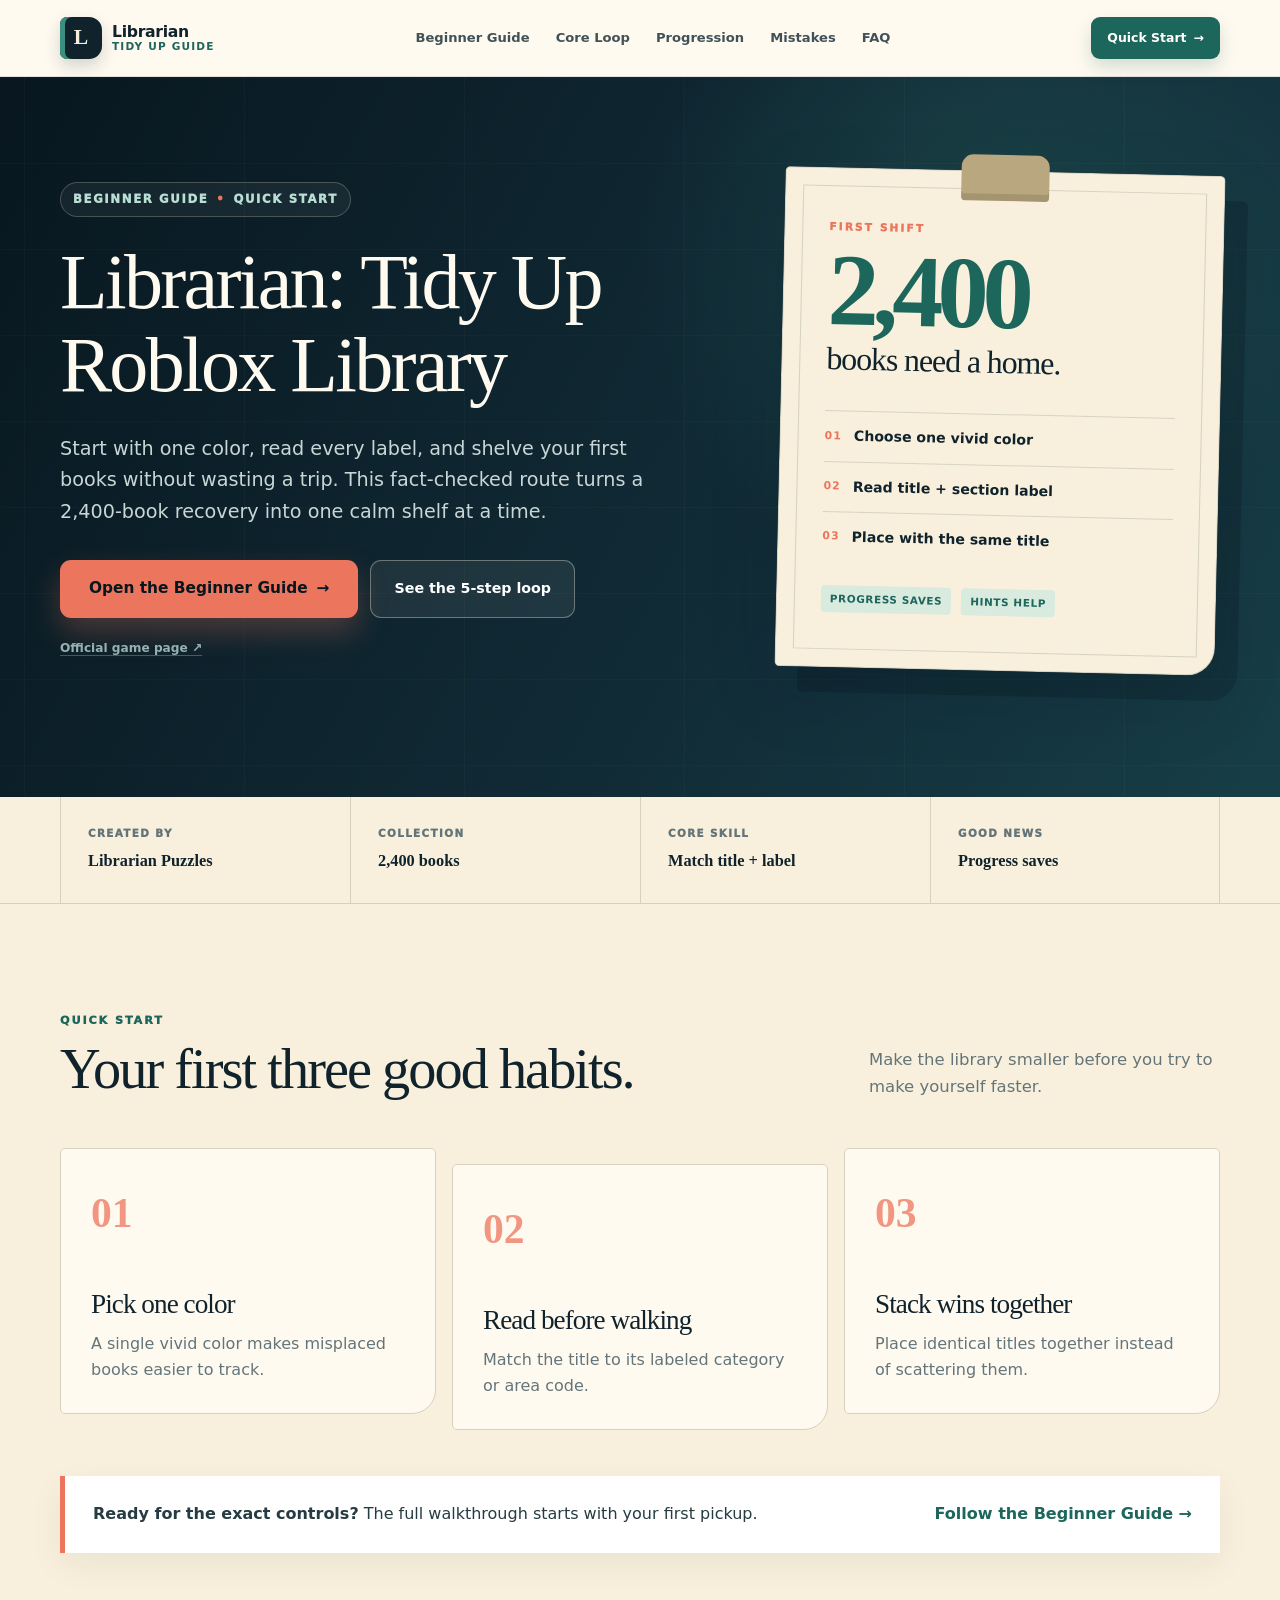
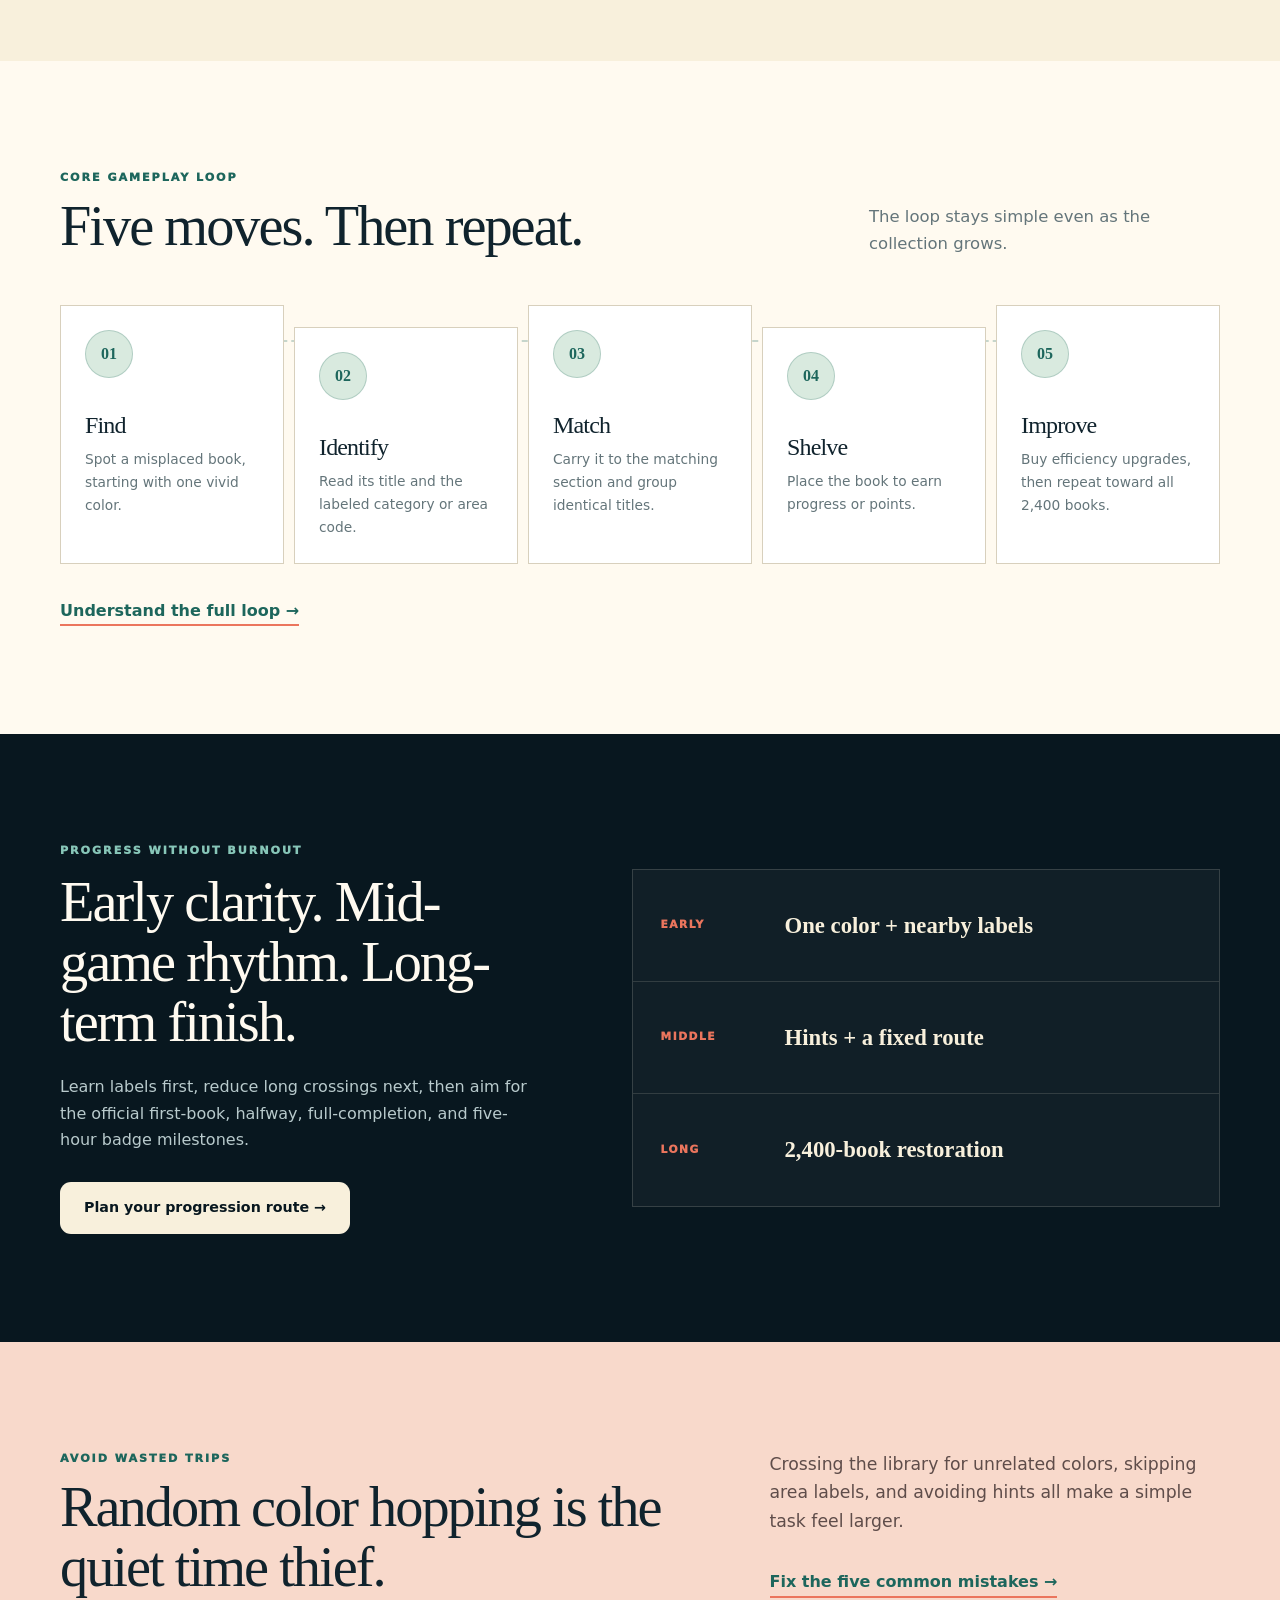
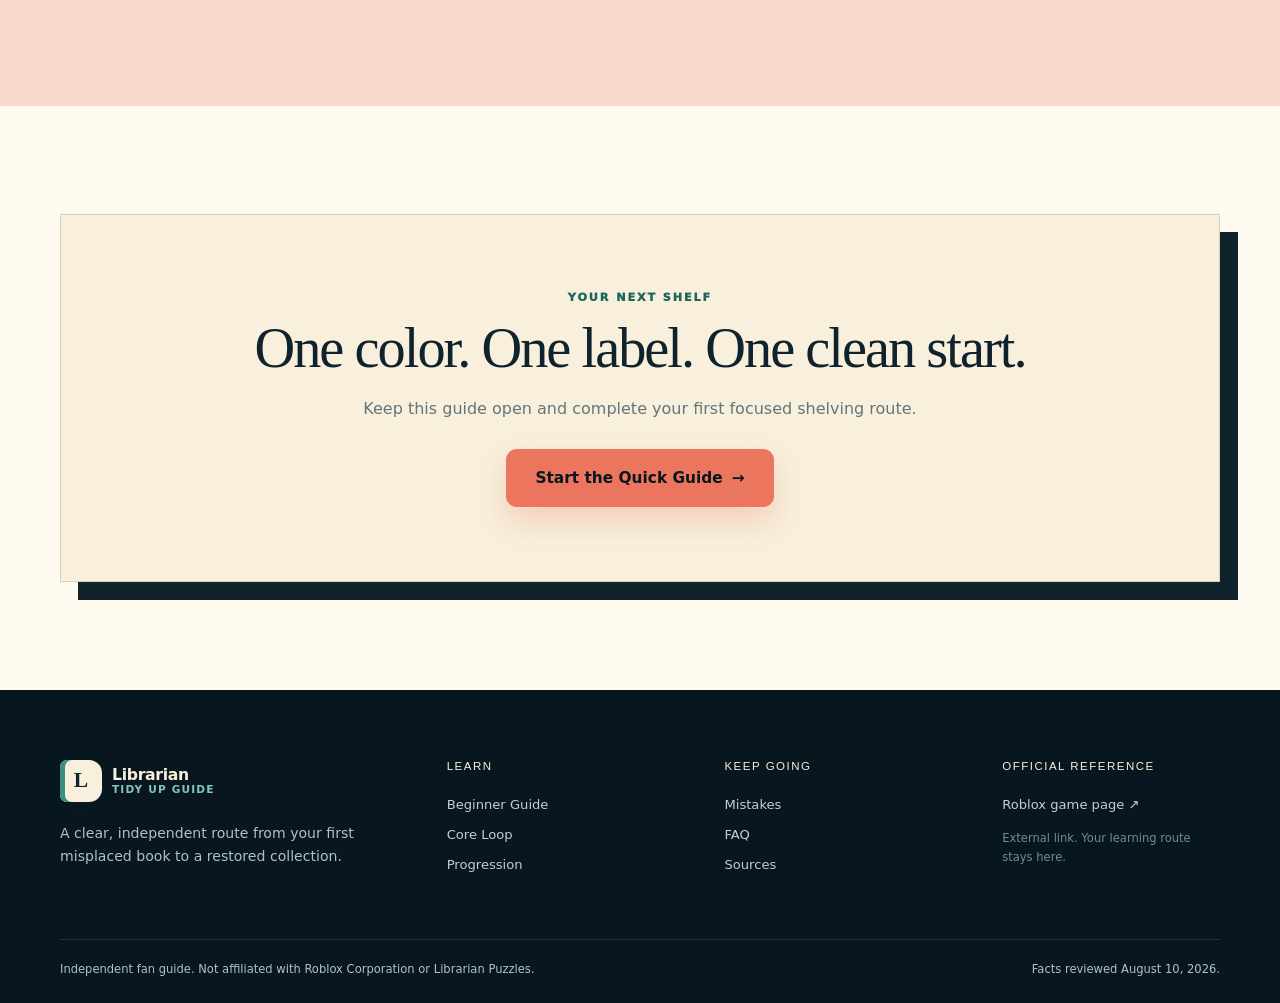
==== index.html @ be6bd05c "deploy: librarian tidy up guide" ====
<!DOCTYPE html><html lang="en"><head><meta charSet="utf-8"/><meta name="viewport" content="width=device-width, initial-scale=1"/><link rel="stylesheet" href="/_next/static/chunks/10qy_v9~w3ccm.css" data-precedence="next"/><link rel="preload" as="script" fetchPriority="low" href="/_next/static/chunks/073r9zuz9wbr..js"/><script src="/_next/static/chunks/0d_bnoetq~tja.js" async=""></script><script src="/_next/static/chunks/0dl1hh89mxqnp.js" async=""></script><script src="/_next/static/chunks/0e4yp1qj1d.0r.js" async=""></script><script src="/_next/static/chunks/turbopack-0b3q3we2kxbbf.js" async=""></script><script src="/_next/static/chunks/0g_8g044s-wq-.js" async=""></script><script src="/_next/static/chunks/0u3iu.1m~e5.u.js" async=""></script><title>Beginner Guide &amp; Quick Start</title><meta name="description" content="A fact-checked beginner guide to Librarian: Tidy Up Roblox Library, with a fast first route, the book-shelving loop, progression tips, mistakes, and FAQ."/><meta name="application-name" content="Librarian: Tidy Up Roblox Library"/><meta name="robots" content="index, follow"/><meta name="category" content="game guide"/><link rel="canonical" href="https://librariantidyuprobloxlibrary.wiki/"/><meta property="og:title" content="Beginner Guide &amp; Quick Start"/><meta property="og:description" content="A fact-checked beginner guide to Librarian: Tidy Up Roblox Library, with a fast first route, the book-shelving loop, progression tips, mistakes, and FAQ."/><meta property="og:url" content="https://librariantidyuprobloxlibrary.wiki/"/><meta property="og:site_name" content="Librarian: Tidy Up Roblox Library"/><meta property="og:image" content="https://librariantidyuprobloxlibrary.wiki/og.png"/><meta property="og:image:width" content="1200"/><meta property="og:image:height" content="630"/><meta property="og:image:alt" content="Librarian: Tidy Up Roblox Library — Beginner Guide • Quick Start"/><meta property="og:type" content="website"/><meta name="twitter:card" content="summary_large_image"/><meta name="twitter:title" content="Beginner Guide &amp; Quick Start"/><meta name="twitter:description" content="A fact-checked beginner guide to Librarian: Tidy Up Roblox Library, with a fast first route, the book-shelving loop, progression tips, mistakes, and FAQ."/><meta name="twitter:image" content="https://librariantidyuprobloxlibrary.wiki/og.png"/><script src="/_next/static/chunks/03~yq9q893hmn.js" noModule=""></script></head><body><div hidden=""><!--$--><!--/$--></div><a class="skip-link" href="#main-content">Skip to content</a><script type="application/ld+json">{"@context":"https://schema.org","@type":"WebSite","name":"Librarian: Tidy Up Roblox Library","alternateName":"Librarian Guide","url":"https://librariantidyuprobloxlibrary.wiki","description":"A fact-checked beginner guide to Librarian: Tidy Up Roblox Library, with a fast first route, the book-shelving loop, progression tips, mistakes, and FAQ.","inLanguage":"en","isAccessibleForFree":true}</script><script type="application/ld+json">{"@context":"https://schema.org","@type":"VideoGame","name":"Librarian: Tidy Up Roblox Library","url":"https://www.roblox.com/games/139937995319383/Librarian-Tidy-Up-Roblox-Library","gamePlatform":"Roblox","applicationCategory":"Game","author":{"@type":"Organization","name":"Librarian Puzzles"},"description":"A library tidying game where a magical accident scatters 2,400 books and players restore the collection by matching misplaced books to labeled shelf sections."}</script><header class="site-header"><div class="shell nav-wrap"><a class="brand" aria-label="Librarian: Tidy Up Roblox Library home" href="/"><span class="brand-mark" aria-hidden="true">L</span><span class="brand-copy"><b>Librarian</b><small>Tidy Up Guide</small></span></a><nav aria-label="Main navigation"><a href="/beginner-guide/">Beginner Guide</a><a href="/gameplay/">Core Loop</a><a href="/progression/">Progression</a><a href="/mistakes/">Mistakes</a><a href="/faq/">FAQ</a></nav><a class="nav-start" href="/beginner-guide/">Quick Start <span aria-hidden="true">→</span></a></div></header><main id="main-content"><section class="home-hero"><div class="shelf-lines" aria-hidden="true"></div><div class="shell hero-grid"><div class="hero-copy"><div class="hero-label">Beginner Guide <span aria-hidden="true">•</span> Quick Start</div><h1>Librarian: Tidy Up Roblox Library</h1><p class="hero-lede">Start with one color, read every label, and shelve your first books without wasting a trip. This fact-checked route turns a 2,400-book recovery into one calm shelf at a time.</p><div class="hero-actions"><a class="button button--primary button--hero" href="/beginner-guide/">Open the Beginner Guide <span aria-hidden="true">→</span></a><a class="button button--secondary" href="/gameplay/">See the 5-step loop</a></div><a class="external-reference" href="https://www.roblox.com/games/139937995319383/Librarian-Tidy-Up-Roblox-Library" target="_blank" rel="noopener noreferrer">Official game page ↗</a></div><div class="return-cart" aria-label="Your first shift reading card"><div class="card-clip" aria-hidden="true"></div><p class="return-cart__stamp">FIRST SHIFT</p><p class="return-cart__number">2,400</p><h2>books need a home.</h2><ol><li><span>01</span> Choose one vivid color</li><li><span>02</span> Read title + section label</li><li><span>03</span> Place with the same title</li></ol><div class="return-cart__footer"><span>Progress saves</span><span>Hints help</span></div></div></div></section><section class="fact-strip" aria-label="Verified game facts"><div class="shell fact-grid"><div><span>Created by</span><strong>Librarian Puzzles</strong></div><div><span>Collection</span><strong>2,400 books</strong></div><div><span>Core skill</span><strong>Match title + label</strong></div><div><span>Good news</span><strong>Progress saves</strong></div></div></section><section class="section section--cream"><div class="shell"><div class="section-heading"><div><p class="eyebrow">Quick start</p><h2>Your first three good habits.</h2></div><p>Make the library smaller before you try to make yourself faster.</p></div><div class="habit-grid"><article><span>0<!-- -->1</span><h3>Pick one color</h3><p>A single vivid color makes misplaced books easier to track.</p></article><article><span>0<!-- -->2</span><h3>Read before walking</h3><p>Match the title to its labeled category or area code.</p></article><article><span>0<!-- -->3</span><h3>Stack wins together</h3><p>Place identical titles together instead of scattering them.</p></article></div><div class="inline-cta"><p><b>Ready for the exact controls?</b> The full walkthrough starts with your first pickup.</p><a href="/beginner-guide/">Follow the Beginner Guide →</a></div></div></section><section class="section loop-section"><div class="shell"><div class="section-heading"><div><p class="eyebrow">Core gameplay loop</p><h2>Five moves. Then repeat.</h2></div><p>The loop stays simple even as the collection grows.</p></div><div class="loop-track"><article><span>01</span><h3>Find</h3><p>Spot a misplaced book, starting with one vivid color.</p></article><article><span>02</span><h3>Identify</h3><p>Read its title and the labeled category or area code.</p></article><article><span>03</span><h3>Match</h3><p>Carry it to the matching section and group identical titles.</p></article><article><span>04</span><h3>Shelve</h3><p>Place the book to earn progress or points.</p></article><article><span>05</span><h3>Improve</h3><p>Buy efficiency upgrades, then repeat toward all 2,400 books.</p></article></div><a class="text-link" href="/gameplay/">Understand the full loop →</a></div></section><section class="section section--ink"><div class="shell route-split"><div><p class="eyebrow eyebrow--light">Progress without burnout</p><h2>Early clarity. Mid-game rhythm. Long-term finish.</h2><p>Learn labels first, reduce long crossings next, then aim for the official first-book, halfway, full-completion, and five-hour badge milestones.</p><a class="button button--paper" href="/progression/">Plan your progression route →</a></div><div class="route-ledger"><article><span>EARLY</span><strong>One color + nearby labels</strong></article><article><span>MIDDLE</span><strong>Hints + a fixed route</strong></article><article><span>LONG</span><strong>2,400-book restoration</strong></article></div></div></section><section class="section mistakes-preview"><div class="shell mistakes-split"><div><p class="eyebrow">Avoid wasted trips</p><h2>Random color hopping is the quiet time thief.</h2></div><div><p>Crossing the library for unrelated colors, skipping area labels, and avoiding hints all make a simple task feel larger.</p><a class="text-link" href="/mistakes/">Fix the five common mistakes →</a></div></div></section><section class="section final-cta"><div class="shell final-card"><p class="eyebrow">Your next shelf</p><h2>One color. One label. One clean start.</h2><p>Keep this guide open and complete your first focused shelving route.</p><a class="button button--primary button--hero" href="/beginner-guide/">Start the Quick Guide <span aria-hidden="true">→</span></a></div></section><!--$--><!--/$--></main><footer class="site-footer"><div class="shell footer-grid"><div class="footer-intro"><a class="brand brand--footer" href="/"><span class="brand-mark" aria-hidden="true">L</span><span class="brand-copy"><b>Librarian</b><small>Tidy Up Guide</small></span></a><p>A clear, independent route from your first misplaced book to a restored collection.</p></div><div><h2>Learn</h2><a href="/beginner-guide/">Beginner Guide</a><a href="/gameplay/">Core Loop</a><a href="/progression/">Progression</a></div><div><h2>Keep going</h2><a href="/mistakes/">Mistakes</a><a href="/faq/">FAQ</a><a href="/sources/">Sources</a></div><div><h2>Official reference</h2><a href="https://www.roblox.com/games/139937995319383/Librarian-Tidy-Up-Roblox-Library" target="_blank" rel="noopener noreferrer">Roblox game page ↗</a><p class="footer-note">External link. Your learning route stays here.</p></div></div><div class="shell footer-bottom"><p>Independent fan guide. Not affiliated with Roblox Corporation or Librarian Puzzles.</p><p>Facts reviewed <!-- -->August 10, 2026<!-- -->.</p></div></footer><script src="/_next/static/chunks/073r9zuz9wbr..js" id="_R_" async=""></script><script>(self.__next_f=self.__next_f||[]).push([0])</script><script>self.__next_f.push([1,"1:\"$Sreact.fragment\"\n2:I[18880,[\"/_next/static/chunks/0g_8g044s-wq-.js\",\"/_next/static/chunks/0u3iu.1m~e5.u.js\"],\"\"]\n3:I[42398,[\"/_next/static/chunks/0g_8g044s-wq-.js\",\"/_next/static/chunks/0u3iu.1m~e5.u.js\"],\"default\"]\n4:I[75004,[\"/_next/static/chunks/0g_8g044s-wq-.js\",\"/_next/static/chunks/0u3iu.1m~e5.u.js\"],\"default\"]\na:I[27042,[\"/_next/static/chunks/0g_8g044s-wq-.js\",\"/_next/static/chunks/0u3iu.1m~e5.u.js\"],\"default\",1]\n:HL[\"/_next/static/chunks/10qy_v9~w3ccm.css\",\"style\"]\n"])</script><script>self.__next_f.push([1,"0:{\"P\":null,\"c\":[\"\",\"\"],\"q\":\"\",\"i\":false,\"f\":[[[\"\",{\"children\":[\"__PAGE__\",{}]},\"$undefined\",\"$undefined\",16],[[\"$\",\"$1\",\"c\",{\"children\":[[[\"$\",\"link\",\"0\",{\"rel\":\"stylesheet\",\"href\":\"/_next/static/chunks/10qy_v9~w3ccm.css\",\"precedence\":\"next\",\"crossOrigin\":\"$undefined\",\"nonce\":\"$undefined\"}],[\"$\",\"script\",\"script-0\",{\"src\":\"/_next/static/chunks/0g_8g044s-wq-.js\",\"async\":true,\"nonce\":\"$undefined\"}],[\"$\",\"script\",\"script-1\",{\"src\":\"/_next/static/chunks/0u3iu.1m~e5.u.js\",\"async\":true,\"nonce\":\"$undefined\"}]],[\"$\",\"html\",null,{\"lang\":\"en\",\"children\":[\"$\",\"body\",null,{\"children\":[[\"$\",\"a\",null,{\"className\":\"skip-link\",\"href\":\"#main-content\",\"children\":\"Skip to content\"}],[\"$\",\"script\",null,{\"type\":\"application/ld+json\",\"dangerouslySetInnerHTML\":{\"__html\":\"{\\\"@context\\\":\\\"https://schema.org\\\",\\\"@type\\\":\\\"WebSite\\\",\\\"name\\\":\\\"Librarian: Tidy Up Roblox Library\\\",\\\"alternateName\\\":\\\"Librarian Guide\\\",\\\"url\\\":\\\"https://librariantidyuprobloxlibrary.wiki\\\",\\\"description\\\":\\\"A fact-checked beginner guide to Librarian: Tidy Up Roblox Library, with a fast first route, the book-shelving loop, progression tips, mistakes, and FAQ.\\\",\\\"inLanguage\\\":\\\"en\\\",\\\"isAccessibleForFree\\\":true}\"}}],[\"$\",\"script\",null,{\"type\":\"application/ld+json\",\"dangerouslySetInnerHTML\":{\"__html\":\"{\\\"@context\\\":\\\"https://schema.org\\\",\\\"@type\\\":\\\"VideoGame\\\",\\\"name\\\":\\\"Librarian: Tidy Up Roblox Library\\\",\\\"url\\\":\\\"https://www.roblox.com/games/139937995319383/Librarian-Tidy-Up-Roblox-Library\\\",\\\"gamePlatform\\\":\\\"Roblox\\\",\\\"applicationCategory\\\":\\\"Game\\\",\\\"author\\\":{\\\"@type\\\":\\\"Organization\\\",\\\"name\\\":\\\"Librarian Puzzles\\\"},\\\"description\\\":\\\"A library tidying game where a magical accident scatters 2,400 books and players restore the collection by matching misplaced books to labeled shelf sections.\\\"}\"}}],[\"$\",\"header\",null,{\"className\":\"site-header\",\"children\":[\"$\",\"div\",null,{\"className\":\"shell nav-wrap\",\"children\":[[\"$\",\"$L2\",null,{\"className\":\"brand\",\"href\":\"/\",\"aria-label\":\"Librarian: Tidy Up Roblox Library home\",\"children\":[[\"$\",\"span\",null,{\"className\":\"brand-mark\",\"aria-hidden\":\"true\",\"children\":\"L\"}],[\"$\",\"span\",null,{\"className\":\"brand-copy\",\"children\":[[\"$\",\"b\",null,{\"children\":\"Librarian\"}],[\"$\",\"small\",null,{\"children\":\"Tidy Up Guide\"}]]}]]}],[\"$\",\"nav\",null,{\"aria-label\":\"Main navigation\",\"children\":[[\"$\",\"$L2\",\"/beginner-guide\",{\"href\":\"/beginner-guide\",\"children\":\"Beginner Guide\"}],[\"$\",\"$L2\",\"/gameplay\",{\"href\":\"/gameplay\",\"children\":\"Core Loop\"}],[\"$\",\"$L2\",\"/progression\",{\"href\":\"/progression\",\"children\":\"Progression\"}],[\"$\",\"$L2\",\"/mistakes\",{\"href\":\"/mistakes\",\"children\":\"Mistakes\"}],[\"$\",\"$L2\",\"/faq\",{\"href\":\"/faq\",\"children\":\"FAQ\"}]]}],[\"$\",\"$L2\",null,{\"className\":\"nav-start\",\"href\":\"/beginner-guide\",\"children\":[\"Quick Start \",[\"$\",\"span\",null,{\"aria-hidden\":\"true\",\"children\":\"→\"}]]}]]}]}],[\"$\",\"main\",null,{\"id\":\"main-content\",\"children\":[\"$\",\"$L3\",null,{\"parallelRouterKey\":\"children\",\"error\":\"$undefined\",\"errorStyles\":\"$undefined\",\"errorScripts\":\"$undefined\",\"template\":[\"$\",\"$L4\",null,{}],\"templateStyles\":\"$undefined\",\"templateScripts\":\"$undefined\",\"notFound\":[[\"$\",\"section\",null,{\"className\":\"section\",\"children\":[\"$\",\"div\",null,{\"className\":\"shell final-card\",\"children\":[[\"$\",\"p\",null,{\"className\":\"eyebrow\",\"children\":\"Wrong shelf\"}],[\"$\",\"h1\",null,{\"children\":\"That guide card is missing.\"}],[\"$\",\"p\",null,{\"children\":\"Return to the beginner route and keep shelving.\"}],[\"$\",\"$L2\",null,{\"className\":\"button button--primary\",\"href\":\"/beginner-guide\",\"children\":\"Open Beginner Guide →\"}]]}]}],[]],\"forbidden\":\"$undefined\",\"unauthorized\":\"$undefined\"}]}],[\"$\",\"footer\",null,{\"className\":\"site-footer\",\"children\":[[\"$\",\"div\",null,{\"className\":\"shell footer-grid\",\"children\":[[\"$\",\"div\",null,{\"className\":\"footer-intro\",\"children\":[[\"$\",\"$L2\",null,{\"className\":\"brand brand--footer\",\"href\":\"/\",\"children\":[[\"$\",\"span\",null,{\"className\":\"brand-mark\",\"aria-hidden\":\"true\",\"children\":\"L\"}],[\"$\",\"span\",null,{\"className\":\"brand-copy\",\"children\":[[\"$\",\"b\",null,{\"children\":\"Librarian\"}],[\"$\",\"small\",null,{\"children\":\"Tidy Up Guide\"}]]}]]}],[\"$\",\"p\",null,{\"children\":\"A clear, independent route from your first misplaced book to a restored collection.\"}]]}],[\"$\",\"div\",null,{\"children\":[[\"$\",\"h2\",null,{\"children\":\"Learn\"}],[[\"$\",\"$L2\",\"/beginner-guide\",{\"href\":\"/beginner-guide\",\"children\":\"Beginner Guide\"}],[\"$\",\"$L2\",\"/gameplay\",{\"href\":\"/gameplay\",\"children\":\"Core Loop\"}],[\"$\",\"$L2\",\"/progression\",{\"href\":\"/progression\",\"children\":\"Progression\"}]]]}],[\"$\",\"div\",null,{\"children\":[[\"$\",\"h2\",null,{\"children\":\"Keep going\"}],[[\"$\",\"$L2\",\"/mistakes\",{\"href\":\"/mistakes\",\"children\":\"Mistakes\"}],[\"$\",\"$L2\",\"/faq\",{\"href\":\"/faq\",\"children\":\"FAQ\"}]],\"$L5\"]}],\"$L6\"]}],\"$L7\"]}]]}]}]]}],{\"children\":[\"$L8\",{},null,false,null]},null,false,null],\"$L9\",false]],\"m\":\"$undefined\",\"G\":[\"$a\",[\"$Lb\"]],\"S\":true,\"h\":null,\"s\":\"$undefined\",\"l\":\"$undefined\",\"p\":\"$undefined\",\"d\":\"$undefined\",\"b\":\"X5zD-5vQyIh7ElAcs9VD_\"}\n"])</script><script>self.__next_f.push([1,"12:I[15286,[\"/_next/static/chunks/0g_8g044s-wq-.js\",\"/_next/static/chunks/0u3iu.1m~e5.u.js\"],\"ViewportBoundary\"]\n14:I[15286,[\"/_next/static/chunks/0g_8g044s-wq-.js\",\"/_next/static/chunks/0u3iu.1m~e5.u.js\"],\"MetadataBoundary\"]\n15:\"$Sreact.suspense\"\n5:[\"$\",\"$L2\",null,{\"href\":\"/sources\",\"children\":\"Sources\"}]\n6:[\"$\",\"div\",null,{\"children\":[[\"$\",\"h2\",null,{\"children\":\"Official reference\"}],[\"$\",\"a\",null,{\"href\":\"https://www.roblox.com/games/139937995319383/Librarian-Tidy-Up-Roblox-Library\",\"target\":\"_blank\",\"rel\":\"noopener noreferrer\",\"children\":\"Roblox game page ↗\"}],[\"$\",\"p\",null,{\"className\":\"footer-note\",\"children\":\"External link. Your learning route stays here.\"}]]}]\n7:[\"$\",\"div\",null,{\"className\":\"shell footer-bottom\",\"children\":[[\"$\",\"p\",null,{\"children\":\"Independent fan guide. Not affiliated with Roblox Corporation or Librarian Puzzles.\"}],[\"$\",\"p\",null,{\"children\":[\"Facts reviewed \",\"August 10, 2026\",\".\"]}]]}]\n"])</script><script>self.__next_f.push([1,"8:[\"$\",\"$1\",\"c\",{\"children\":[[[\"$\",\"section\",null,{\"className\":\"home-hero\",\"children\":[[\"$\",\"div\",null,{\"className\":\"shelf-lines\",\"aria-hidden\":\"true\"}],[\"$\",\"div\",null,{\"className\":\"shell hero-grid\",\"children\":[[\"$\",\"div\",null,{\"className\":\"hero-copy\",\"children\":[[\"$\",\"div\",null,{\"className\":\"hero-label\",\"children\":[\"Beginner Guide \",[\"$\",\"span\",null,{\"aria-hidden\":\"true\",\"children\":\"•\"}],\" Quick Start\"]}],[\"$\",\"h1\",null,{\"children\":\"Librarian: Tidy Up Roblox Library\"}],[\"$\",\"p\",null,{\"className\":\"hero-lede\",\"children\":\"Start with one color, read every label, and shelve your first books without wasting a trip. This fact-checked route turns a 2,400-book recovery into one calm shelf at a time.\"}],[\"$\",\"div\",null,{\"className\":\"hero-actions\",\"children\":[[\"$\",\"$L2\",null,{\"className\":\"button button--primary button--hero\",\"href\":\"/beginner-guide\",\"children\":[\"Open the Beginner Guide \",[\"$\",\"span\",null,{\"aria-hidden\":\"true\",\"children\":\"→\"}]]}],[\"$\",\"$L2\",null,{\"className\":\"button button--secondary\",\"href\":\"/gameplay\",\"children\":\"See the 5-step loop\"}]]}],[\"$\",\"a\",null,{\"className\":\"external-reference\",\"href\":\"https://www.roblox.com/games/139937995319383/Librarian-Tidy-Up-Roblox-Library\",\"target\":\"_blank\",\"rel\":\"noopener noreferrer\",\"children\":\"Official game page ↗\"}]]}],[\"$\",\"div\",null,{\"className\":\"return-cart\",\"aria-label\":\"Your first shift reading card\",\"children\":[[\"$\",\"div\",null,{\"className\":\"card-clip\",\"aria-hidden\":\"true\"}],[\"$\",\"p\",null,{\"className\":\"return-cart__stamp\",\"children\":\"FIRST SHIFT\"}],[\"$\",\"p\",null,{\"className\":\"return-cart__number\",\"children\":\"2,400\"}],[\"$\",\"h2\",null,{\"children\":\"books need a home.\"}],[\"$\",\"ol\",null,{\"children\":[[\"$\",\"li\",null,{\"children\":[[\"$\",\"span\",null,{\"children\":\"01\"}],\" Choose one vivid color\"]}],[\"$\",\"li\",null,{\"children\":[[\"$\",\"span\",null,{\"children\":\"02\"}],\" Read title + section label\"]}],[\"$\",\"li\",null,{\"children\":[[\"$\",\"span\",null,{\"children\":\"03\"}],\" Place with the same title\"]}]]}],[\"$\",\"div\",null,{\"className\":\"return-cart__footer\",\"children\":[[\"$\",\"span\",null,{\"children\":\"Progress saves\"}],[\"$\",\"span\",null,{\"children\":\"Hints help\"}]]}]]}]]}]]}],[\"$\",\"section\",null,{\"className\":\"fact-strip\",\"aria-label\":\"Verified game facts\",\"children\":[\"$\",\"div\",null,{\"className\":\"shell fact-grid\",\"children\":[[\"$\",\"div\",null,{\"children\":[[\"$\",\"span\",null,{\"children\":\"Created by\"}],[\"$\",\"strong\",null,{\"children\":\"Librarian Puzzles\"}]]}],[\"$\",\"div\",null,{\"children\":[[\"$\",\"span\",null,{\"children\":\"Collection\"}],[\"$\",\"strong\",null,{\"children\":\"2,400 books\"}]]}],[\"$\",\"div\",null,{\"children\":[[\"$\",\"span\",null,{\"children\":\"Core skill\"}],[\"$\",\"strong\",null,{\"children\":\"Match title + label\"}]]}],[\"$\",\"div\",null,{\"children\":[[\"$\",\"span\",null,{\"children\":\"Good news\"}],[\"$\",\"strong\",null,{\"children\":\"Progress saves\"}]]}]]}]}],[\"$\",\"section\",null,{\"className\":\"section section--cream\",\"children\":[\"$\",\"div\",null,{\"className\":\"shell\",\"children\":[[\"$\",\"div\",null,{\"className\":\"section-heading\",\"children\":[[\"$\",\"div\",null,{\"children\":[[\"$\",\"p\",null,{\"className\":\"eyebrow\",\"children\":\"Quick start\"}],[\"$\",\"h2\",null,{\"children\":\"Your first three good habits.\"}]]}],[\"$\",\"p\",null,{\"children\":\"Make the library smaller before you try to make yourself faster.\"}]]}],[\"$\",\"div\",null,{\"className\":\"habit-grid\",\"children\":[[\"$\",\"article\",\"Pick one color\",{\"children\":[[\"$\",\"span\",null,{\"children\":[\"0\",1]}],[\"$\",\"h3\",null,{\"children\":\"Pick one color\"}],[\"$\",\"p\",null,{\"children\":\"A single vivid color makes misplaced books easier to track.\"}]]}],[\"$\",\"article\",\"Read before walking\",{\"children\":[[\"$\",\"span\",null,{\"children\":[\"0\",2]}],[\"$\",\"h3\",null,{\"children\":\"Read before walking\"}],[\"$\",\"p\",null,{\"children\":\"Match the title to its labeled category or area code.\"}]]}],[\"$\",\"article\",\"Stack wins together\",{\"children\":[[\"$\",\"span\",null,{\"children\":[\"0\",3]}],[\"$\",\"h3\",null,{\"children\":\"Stack wins together\"}],[\"$\",\"p\",null,{\"children\":\"Place identical titles together instead of scattering them.\"}]]}]]}],[\"$\",\"div\",null,{\"className\":\"inline-cta\",\"children\":[[\"$\",\"p\",null,{\"children\":[[\"$\",\"b\",null,{\"children\":\"Ready for the exact controls?\"}],\" The full walkthrough starts with your first pickup.\"]}],[\"$\",\"$L2\",null,{\"href\":\"/beginner-guide\",\"children\":\"Follow the Beginner Guide →\"}]]}]]}]}],[\"$\",\"section\",null,{\"className\":\"section loop-section\",\"children\":[\"$\",\"div\",null,{\"className\":\"shell\",\"children\":[[\"$\",\"div\",null,{\"className\":\"section-heading\",\"children\":[[\"$\",\"div\",null,{\"children\":[[\"$\",\"p\",null,{\"className\":\"eyebrow\",\"children\":\"Core gameplay loop\"}],[\"$\",\"h2\",null,{\"children\":\"Five moves. Then repeat.\"}]]}],[\"$\",\"p\",null,{\"children\":\"The loop stays simple even as the collection grows.\"}]]}],\"$Lc\",\"$Ld\"]}]}],\"$Le\",\"$Lf\",\"$L10\"],null,\"$L11\"]}]\n"])</script><script>self.__next_f.push([1,"9:[\"$\",\"$1\",\"h\",{\"children\":[null,[\"$\",\"$L12\",null,{\"children\":\"$L13\"}],[\"$\",\"div\",null,{\"hidden\":true,\"children\":[\"$\",\"$L14\",null,{\"children\":[\"$\",\"$15\",null,{\"name\":\"Next.Metadata\",\"children\":\"$L16\"}]}]}],null]}]\nb:[\"$\",\"link\",\"0\",{\"rel\":\"stylesheet\",\"href\":\"/_next/static/chunks/10qy_v9~w3ccm.css\",\"precedence\":\"next\",\"crossOrigin\":\"$undefined\",\"nonce\":\"$undefined\"}]\n"])</script><script>self.__next_f.push([1,"17:I[15286,[\"/_next/static/chunks/0g_8g044s-wq-.js\",\"/_next/static/chunks/0u3iu.1m~e5.u.js\"],\"OutletBoundary\"]\nc:[\"$\",\"div\",null,{\"className\":\"loop-track\",\"children\":[[\"$\",\"article\",\"01\",{\"children\":[[\"$\",\"span\",null,{\"children\":\"01\"}],[\"$\",\"h3\",null,{\"children\":\"Find\"}],[\"$\",\"p\",null,{\"children\":\"Spot a misplaced book, starting with one vivid color.\"}]]}],[\"$\",\"article\",\"02\",{\"children\":[[\"$\",\"span\",null,{\"children\":\"02\"}],[\"$\",\"h3\",null,{\"children\":\"Identify\"}],[\"$\",\"p\",null,{\"children\":\"Read its title and the labeled category or area code.\"}]]}],[\"$\",\"article\",\"03\",{\"children\":[[\"$\",\"span\",null,{\"children\":\"03\"}],[\"$\",\"h3\",null,{\"children\":\"Match\"}],[\"$\",\"p\",null,{\"children\":\"Carry it to the matching section and group identical titles.\"}]]}],[\"$\",\"article\",\"04\",{\"children\":[[\"$\",\"span\",null,{\"children\":\"04\"}],[\"$\",\"h3\",null,{\"children\":\"Shelve\"}],[\"$\",\"p\",null,{\"children\":\"Place the book to earn progress or points.\"}]]}],[\"$\",\"article\",\"05\",{\"children\":[[\"$\",\"span\",null,{\"children\":\"05\"}],[\"$\",\"h3\",null,{\"children\":\"Improve\"}],[\"$\",\"p\",null,{\"children\":\"Buy efficiency upgrades, then repeat toward all 2,400 books.\"}]]}]]}]\nd:[\"$\",\"$L2\",null,{\"className\":\"text-link\",\"href\":\"/gameplay\",\"children\":\"Understand the full loop →\"}]\ne:[\"$\",\"section\",null,{\"className\":\"section section--ink\",\"children\":[\"$\",\"div\",null,{\"className\":\"shell route-split\",\"children\":[[\"$\",\"div\",null,{\"children\":[[\"$\",\"p\",null,{\"className\":\"eyebrow eyebrow--light\",\"children\":\"Progress without burnout\"}],[\"$\",\"h2\",null,{\"children\":\"Early clarity. Mid-game rhythm. Long-term finish.\"}],[\"$\",\"p\",null,{\"children\":\"Learn labels first, reduce long crossings next, then aim for the official first-book, halfway, full-completion, and five-hour badge milestones.\"}],[\"$\",\"$L2\",null,{\"className\":\"button button--paper\",\"href\":\"/progression\",\"children\":\"Plan your progression route →\"}]]}],[\"$\",\"div\",null,{\"className\":\"route-ledger\",\"children\":[[\"$\",\"article\",null,{\"children\":[[\"$\",\"span\",null,{\"children\":\"EARLY\"}],[\"$\",\"strong\",null,{\"children\":\"One color + nearby labels\"}]]}],[\"$\",\"article\",null,{\"children\":[[\"$\",\"span\",null,{\"children\":\"MIDDLE\"}],[\"$\",\"strong\",null,{\"children\":\"Hints + a fixed route\"}]]}],[\"$\",\"article\",null,{\"children\":[[\"$\",\"span\",null,{\"children\":\"LONG\"}],[\"$\",\"strong\",null,{\"children\":\"2,400-book restoration\"}]]}]]}]]}]}]\nf:[\"$\",\"section\",null,{\"className\":\"section mistakes-preview\",\"children\":[\"$\",\"div\",null,{\"className\":\"shell mistakes-split\",\"children\":[[\"$\",\"div\",null,{\"children\":[[\"$\",\"p\",null,{\"className\":\"eyebrow\",\"children\":\"Avoid wasted trips\"}],[\"$\",\"h2\",null,{\"children\":\"Random color hopping is the quiet time thief.\"}]]}],[\"$\",\"div\",null,{\"children\":[[\"$\",\"p\",null,{\"children\":\"Crossing the library for unrelated colors, skipping area labels, and avoiding hints all make a simple task feel larger.\"}],[\"$\",\"$L2\",null,{\"className\":\"text-link\",\"href\":\"/mistakes\",\"children\":\"Fix the five common mistakes →\"}]]}]]}]}]\n10:[\"$\",\"section\",null,{\"className\":\"section final-cta\",\"children\":[\"$\",\"div\",null,{\"className\":\"shell final-card\",\"children\":[[\"$\",\"p\",null,{\"className\":\"eyebrow\",\"children\":\"Your next shelf\"}],[\"$\",\"h2\",null,{\"children\":\"One color. One label. One clean start.\"}],[\"$\",\"p\",null,{\"children\":\"Keep this guide open and complete your first focused shelving route.\"}],[\"$\",\"$L2\",null,{\"className\":\"button button--primary button--hero\",\"href\":\"/beginner-guide\",\"children\":[\"Start the Quick Guide \",[\"$\",\"span\",null,{\"aria-hidden\":\"true\",\"children\":\"→\"}]]}]]}]}]\n11:[\"$\",\"$L17\",null,{\"children\":[\"$\",\"$15\",null,{\"name\":\"Next.MetadataOutlet\",\"children\":\"$@18\"}]}]\n"])</script><script>self.__next_f.push([1,"13:[[\"$\",\"meta\",\"0\",{\"charSet\":\"utf-8\"}],[\"$\",\"meta\",\"1\",{\"name\":\"viewport\",\"content\":\"width=device-width, initial-scale=1\"}]]\n"])</script><script>self.__next_f.push([1,"16:[[\"$\",\"title\",\"0\",{\"children\":\"Beginner Guide \u0026 Quick Start\"}],[\"$\",\"meta\",\"1\",{\"name\":\"description\",\"content\":\"A fact-checked beginner guide to Librarian: Tidy Up Roblox Library, with a fast first route, the book-shelving loop, progression tips, mistakes, and FAQ.\"}],[\"$\",\"meta\",\"2\",{\"name\":\"application-name\",\"content\":\"Librarian: Tidy Up Roblox Library\"}],[\"$\",\"meta\",\"3\",{\"name\":\"robots\",\"content\":\"index, follow\"}],[\"$\",\"meta\",\"4\",{\"name\":\"category\",\"content\":\"game guide\"}],[\"$\",\"link\",\"5\",{\"rel\":\"canonical\",\"href\":\"https://librariantidyuprobloxlibrary.wiki/\"}],[\"$\",\"meta\",\"6\",{\"property\":\"og:title\",\"content\":\"Beginner Guide \u0026 Quick Start\"}],[\"$\",\"meta\",\"7\",{\"property\":\"og:description\",\"content\":\"A fact-checked beginner guide to Librarian: Tidy Up Roblox Library, with a fast first route, the book-shelving loop, progression tips, mistakes, and FAQ.\"}],[\"$\",\"meta\",\"8\",{\"property\":\"og:url\",\"content\":\"https://librariantidyuprobloxlibrary.wiki/\"}],[\"$\",\"meta\",\"9\",{\"property\":\"og:site_name\",\"content\":\"Librarian: Tidy Up Roblox Library\"}],[\"$\",\"meta\",\"10\",{\"property\":\"og:image\",\"content\":\"https://librariantidyuprobloxlibrary.wiki/og.png\"}],[\"$\",\"meta\",\"11\",{\"property\":\"og:image:width\",\"content\":\"1200\"}],[\"$\",\"meta\",\"12\",{\"property\":\"og:image:height\",\"content\":\"630\"}],[\"$\",\"meta\",\"13\",{\"property\":\"og:image:alt\",\"content\":\"Librarian: Tidy Up Roblox Library — Beginner Guide • Quick Start\"}],[\"$\",\"meta\",\"14\",{\"property\":\"og:type\",\"content\":\"website\"}],[\"$\",\"meta\",\"15\",{\"name\":\"twitter:card\",\"content\":\"summary_large_image\"}],[\"$\",\"meta\",\"16\",{\"name\":\"twitter:title\",\"content\":\"Beginner Guide \u0026 Quick Start\"}],[\"$\",\"meta\",\"17\",{\"name\":\"twitter:description\",\"content\":\"A fact-checked beginner guide to Librarian: Tidy Up Roblox Library, with a fast first route, the book-shelving loop, progression tips, mistakes, and FAQ.\"}],[\"$\",\"meta\",\"18\",{\"name\":\"twitter:image\",\"content\":\"https://librariantidyuprobloxlibrary.wiki/og.png\"}]]\n"])</script><script>self.__next_f.push([1,"18:null\n"])</script></body></html>
---- _next/static/chunks/10qy_v9~w3ccm.css ----
@layer theme{:root,:host{--font-sans:ui-sans-serif, system-ui, sans-serif, "Apple Color Emoji", "Segoe UI Emoji", "Segoe UI Symbol", "Noto Color Emoji";--font-mono:ui-monospace, SFMono-Regular, Menlo, Monaco, Consolas, "Liberation Mono", "Courier New", monospace;--spacing:.25rem;--default-font-family:var(--font-sans);--default-mono-font-family:var(--font-mono)}}@layer base{*,:after,:before,::backdrop{box-sizing:border-box;border:0 solid;margin:0;padding:0}::file-selector-button{box-sizing:border-box;border:0 solid;margin:0;padding:0}html,:host{-webkit-text-size-adjust:100%;tab-size:4;line-height:1.5;font-family:var(--default-font-family,ui-sans-serif, system-ui, sans-serif, "Apple Color Emoji", "Segoe UI Emoji", "Segoe UI Symbol", "Noto Color Emoji");font-feature-settings:var(--default-font-feature-settings,normal);font-variation-settings:var(--default-font-variation-settings,normal);-webkit-tap-highlight-color:transparent}hr{height:0;color:inherit;border-top-width:1px}abbr:where([title]){-webkit-text-decoration:underline dotted;text-decoration:underline dotted}h1,h2,h3,h4,h5,h6{font-size:inherit;font-weight:inherit}a{color:inherit;-webkit-text-decoration:inherit;-webkit-text-decoration:inherit;-webkit-text-decoration:inherit;-webkit-text-decoration:inherit;text-decoration:inherit}b,strong{font-weight:bolder}code,kbd,samp,pre{font-family:var(--default-mono-font-family,ui-monospace, SFMono-Regular, Menlo, Monaco, Consolas, "Liberation Mono", "Courier New", monospace);font-feature-settings:var(--default-mono-font-feature-settings,normal);font-variation-settings:var(--default-mono-font-variation-settings,normal);font-size:1em}small{font-size:80%}sub,sup{vertical-align:baseline;font-size:75%;line-height:0;position:relative}sub{bottom:-.25em}sup{top:-.5em}table{text-indent:0;border-color:inherit;border-collapse:collapse}:-moz-focusring{outline:auto}progress{vertical-align:baseline}summary{display:list-item}ol,ul,menu{list-style:none}img,svg,video,canvas,audio,iframe,embed,object{vertical-align:middle;display:block}img,video{max-width:100%;height:auto}button,input,select,optgroup,textarea{font:inherit;font-feature-settings:inherit;font-variation-settings:inherit;letter-spacing:inherit;color:inherit;opacity:1;background-color:#0000;border-radius:0}::file-selector-button{font:inherit;font-feature-settings:inherit;font-variation-settings:inherit;letter-spacing:inherit;color:inherit;opacity:1;background-color:#0000;border-radius:0}:where(select:is([multiple],[size])) optgroup{font-weight:bolder}:where(select:is([multiple],[size])) optgroup option{padding-inline-start:20px}::file-selector-button{margin-inline-end:4px}::placeholder{opacity:1}@supports (not ((-webkit-appearance:-apple-pay-button))) or (contain-intrinsic-size:1px){::placeholder{color:currentColor}@supports (color:color-mix(in lab, red, red)){::placeholder{color:color-mix(in oklab, currentcolor 50%, transparent)}}}textarea{resize:vertical}::-webkit-search-decoration{-webkit-appearance:none}::-webkit-date-and-time-value{min-height:1lh;text-align:inherit}::-webkit-datetime-edit{display:inline-flex}::-webkit-datetime-edit-fields-wrapper{padding:0}::-webkit-datetime-edit{padding-block:0}::-webkit-datetime-edit-year-field{padding-block:0}::-webkit-datetime-edit-month-field{padding-block:0}::-webkit-datetime-edit-day-field{padding-block:0}::-webkit-datetime-edit-hour-field{padding-block:0}::-webkit-datetime-edit-minute-field{padding-block:0}::-webkit-datetime-edit-second-field{padding-block:0}::-webkit-datetime-edit-millisecond-field{padding-block:0}::-webkit-datetime-edit-meridiem-field{padding-block:0}::-webkit-calendar-picker-indicator{line-height:1}:-moz-ui-invalid{box-shadow:none}button,input:where([type=button],[type=reset],[type=submit]){appearance:button}::file-selector-button{appearance:button}::-webkit-inner-spin-button{height:auto}::-webkit-outer-spin-button{height:auto}[hidden]:where(:not([hidden=until-found])){display:none!important}}@layer components;@layer utilities{.fixed{position:fixed}.start{inset-inline-start:var(--spacing)}.end{inset-inline-end:var(--spacing)}.hidden{display:none}}:root{--ink:#10232d;--ink-deep:#08171f;--navy-soft:#173743;--paper:#f8f0dc;--paper-light:#fffaf0;--paper-deep:#e8dcc2;--green:#1d665c;--green-bright:#3a8f7e;--mint:#d9eadf;--coral:#eb755d;--coral-soft:#f8d9cb;--gold:#d6a84b;--text:#263b42;--muted:#64757a;--line:#d8d0bd;--white:#fffdf7;--shadow:0 24px 70px #08171f26}*{box-sizing:border-box}html{scroll-behavior:smooth}body{background:var(--paper-light);color:var(--text);text-rendering:optimizelegibility;margin:0;font-family:Inter,ui-sans-serif,system-ui,-apple-system,BlinkMacSystemFont,Segoe UI,sans-serif;font-size:16px;line-height:1.65;overflow-x:hidden}a{color:inherit;text-decoration:none}button,input,textarea{font:inherit}::selection{background:var(--coral-soft);color:var(--ink-deep)}:focus-visible{outline:3px solid var(--coral);outline-offset:4px}.shell{width:min(1160px,100% - 40px);margin-inline:auto}h1,h2,h3{color:var(--ink);letter-spacing:-.035em;margin:0;font-family:Georgia,Times New Roman,serif;line-height:1.06}h1{font-size:clamp(3.4rem,7vw,6.9rem)}h2{font-size:clamp(2.2rem,4.4vw,4.15rem)}h3{font-size:1.5rem}p{margin:0}.skip-link{z-index:1000;background:var(--ink-deep);color:#fff;border-radius:8px;padding:10px 16px;transition:transform .2s;position:fixed;top:12px;left:12px;transform:translateY(-180%)}.skip-link:focus{transform:translateY(0)}.site-header{z-index:50;-webkit-backdrop-filter:blur(16px);backdrop-filter:blur(16px);background:#fffaf0f2;border-bottom:1px solid #10232d1f;position:sticky;top:0}.nav-wrap{align-items:center;gap:32px;min-height:76px;display:flex}.brand{flex:none;align-items:center;gap:10px;display:inline-flex}.brand-mark{background:var(--ink);width:42px;height:42px;color:var(--paper);box-shadow:inset 5px 0 0 var(--green-bright), 0 7px 16px #10232d2e;border-radius:7px 13px 13px 7px;place-items:center;font-family:Georgia,serif;font-size:1.35rem;font-weight:800;display:grid}.brand-copy{flex-direction:column;line-height:1.07;display:flex}.brand-copy b{color:var(--ink);letter-spacing:-.02em;font-size:.98rem}.brand-copy small{color:var(--green);letter-spacing:.11em;text-transform:uppercase;font-size:.66rem;font-weight:900}.site-header nav{flex:1;justify-content:center;align-items:center;gap:26px;display:flex}.site-header nav a{color:#405258;white-space:nowrap;font-size:.82rem;font-weight:800;position:relative}.site-header nav a:after{background:var(--coral);content:"";height:2px;transition:transform .2s;position:absolute;bottom:-8px;left:0;right:0;transform:scaleX(0)}.site-header nav a:hover:after{transform:scaleX(1)}.nav-start{background:var(--green);color:#fff;border-radius:9px;align-items:center;gap:7px;min-height:42px;padding:0 16px;font-size:.78rem;font-weight:900;display:inline-flex;box-shadow:0 8px 18px #1d665c33}.button{border:1px solid #0000;border-radius:11px;justify-content:center;align-items:center;gap:9px;min-height:52px;padding:0 23px;font-size:.89rem;font-weight:900;line-height:1.2;transition:transform .2s,box-shadow .2s,background .2s;display:inline-flex}.button:hover{transform:translateY(-2px)}.button--primary{background:var(--coral);color:var(--ink-deep);box-shadow:0 14px 30px #eb755d47}.button--primary:hover{background:#f0836b;box-shadow:0 17px 36px #eb755d5c}.button--secondary{color:#fff;background:#ffffff12;border-color:#f8f0dc59}.button--secondary:hover{background:#ffffff1f}.button--paper{background:var(--paper);color:var(--ink-deep)}.button--paper:hover{background:#fff;box-shadow:0 12px 28px #00000029}.button--hero{min-height:58px;padding-inline:28px;font-size:.96rem}.text-link{color:var(--green);border-bottom:2px solid var(--coral);margin-top:34px;font-weight:900;display:inline-block}.home-hero{background:radial-gradient(circle at 77% 25%, #3a8f7e3b, transparent 31%), linear-gradient(118deg, var(--ink-deep) 0%, #112b36 58%, #173e47 100%);color:#fff;min-height:720px;position:relative;overflow:hidden}.shelf-lines{opacity:.22;pointer-events:none;background-image:linear-gradient(90deg,#0000 0 11%,#f8f0dc1f 11% 11.18%,#0000 11.18% 100%),linear-gradient(#f8f0dc1a 1px,#0000 1px);background-size:220px 100%,100% 86px;position:absolute;inset:0}.hero-grid{z-index:1;grid-template-columns:1.1fr .9fr;align-items:center;gap:86px;padding-block:94px 104px;display:grid;position:relative}.hero-copy h1{max-width:770px;color:var(--paper-light);font-size:clamp(3.2rem,6.1vw,6.1rem)}.hero-label{color:#b9ded4;letter-spacing:.14em;text-transform:uppercase;background:#ffffff0d;border:1px solid #f8f0dc38;border-radius:99px;align-items:center;gap:8px;margin-bottom:24px;padding:7px 12px;font-size:.73rem;font-weight:950;display:inline-flex}.hero-label span{color:var(--coral)}.hero-lede{color:#c9d6d6;max-width:700px;margin:26px 0 32px;font-size:clamp(1.05rem,1.5vw,1.22rem)}.hero-actions{flex-wrap:wrap;gap:12px;display:flex}.external-reference{color:#95b2b3;text-underline-offset:3px;margin-top:20px;font-size:.76rem;font-weight:750;-webkit-text-decoration:underline #95b2b366;text-decoration:underline #95b2b366;display:inline-block}.external-reference:hover{color:#fff}.return-cart{background:var(--paper);width:min(100%,440px);min-height:500px;color:var(--ink);box-shadow:23px 25px 0 #05111838, var(--shadow);border:1px solid #10232d29;border-radius:5px 5px 28px;margin-left:auto;padding:50px 44px 36px;position:relative;transform:rotate(1.3deg)}.return-cart:before{content:"";pointer-events:none;border:1px solid #10232d26;position:absolute;inset:17px}.card-clip{z-index:2;background:#b8a77f;border-radius:12px 12px 4px 4px;width:88px;height:46px;position:absolute;top:-17px;left:50%;transform:translate(-50%);box-shadow:inset 0 -7px #4436232b}.return-cart__stamp{color:var(--coral);letter-spacing:.2em;font-size:.66rem;font-weight:950}.return-cart__number{color:var(--green);letter-spacing:-.06em;margin-top:13px;font-family:Georgia,serif;font-size:clamp(4.6rem,8vw,7.4rem);font-weight:800;line-height:.82}.return-cart h2{margin-top:10px;font-size:2rem}.return-cart ol{margin:34px 0 0;padding:0;list-style:none}.return-cart li{border-top:1px solid #10232d24;align-items:center;gap:12px;padding:13px 0;font-size:.88rem;font-weight:800;display:flex}.return-cart li span{color:var(--coral);letter-spacing:.1em;font-size:.68rem}.return-cart__footer{gap:10px;margin-top:24px;display:flex}.return-cart__footer span{background:var(--mint);color:var(--green);letter-spacing:.06em;text-transform:uppercase;border-radius:4px;padding:5px 9px;font-size:.65rem;font-weight:900}.fact-strip{background:var(--paper);border-bottom:1px solid var(--line)}.fact-grid{grid-template-columns:repeat(4,1fr);display:grid}.fact-grid div{border-left:1px solid var(--line);flex-direction:column;justify-content:center;min-height:106px;padding:18px 27px;display:flex}.fact-grid div:last-child{border-right:1px solid var(--line)}.fact-grid span{color:var(--muted);letter-spacing:.13em;text-transform:uppercase;font-size:.65rem;font-weight:950}.fact-grid strong{color:var(--ink);margin-top:5px;font-family:Georgia,serif;font-size:1.02rem}.section{padding-block:108px}.section--cream{background:var(--paper)}.section--ink{background:var(--ink-deep);color:#fff}.eyebrow{color:var(--green);letter-spacing:.17em;text-transform:uppercase;font-size:.7rem;font-weight:950}.eyebrow--light{color:#87c6b8}.section-heading{grid-template-columns:1.35fr .65fr;align-items:end;gap:80px;margin-bottom:48px;display:grid}.section-heading h2{max-width:730px;margin-top:10px}.section-heading>p{color:var(--muted);font-size:1.03rem}.compact-heading{margin-bottom:32px}.compact-heading h2{font-size:clamp(2rem,3.5vw,3.1rem)}.habit-grid{grid-template-columns:repeat(3,1fr);gap:16px;display:grid}.habit-grid article{border:1px solid var(--line);background:var(--paper-light);border-radius:5px 5px 24px;min-height:260px;padding:30px}.habit-grid article:nth-child(2){transform:translateY(16px)}.habit-grid span{color:var(--coral);opacity:.75;font-family:Georgia,serif;font-size:2.6rem;font-weight:800}.habit-grid h3{margin-top:42px;font-size:1.7rem}.habit-grid p{color:var(--muted);margin-top:12px}.inline-cta{border-left:5px solid var(--coral);background:#fff;justify-content:space-between;align-items:center;gap:30px;margin-top:62px;padding:25px 28px;display:flex;box-shadow:0 12px 34px #10232d0f}.inline-cta a{color:var(--green);flex:none;font-weight:900}.loop-section{background:var(--paper-light)}.loop-track{grid-template-columns:repeat(5,1fr);gap:10px;display:grid;position:relative}.loop-track:before{content:"";border-top:2px dashed #1d665c40;position:absolute;top:35px;left:7%;right:7%}.loop-track article{z-index:1;border:1px solid var(--line);background:#fff;min-height:230px;padding:24px;position:relative}.loop-track article:nth-child(2n){margin-top:22px}.loop-track span{background:var(--mint);width:48px;height:48px;color:var(--green);border:1px solid #1d665c38;border-radius:50%;place-items:center;font-family:Georgia,serif;font-weight:800;display:grid}.loop-track h3{margin-top:35px}.loop-track p{color:var(--muted);margin-top:10px;font-size:.86rem}.route-split{grid-template-columns:.9fr 1.1fr;align-items:center;gap:90px;display:grid}.route-split h2{max-width:650px;color:var(--paper-light);margin:13px 0 22px}.route-split>div:first-child>p:not(.eyebrow){color:#b8cacc;max-width:620px;margin-bottom:28px}.route-ledger{background:#ffffff09;border:1px solid #f8f0dc29}.route-ledger article{border-bottom:1px solid #f8f0dc24;grid-template-columns:100px 1fr;align-items:center;gap:24px;min-height:112px;padding:22px 28px;display:grid}.route-ledger article:last-child{border-bottom:0}.route-ledger span{color:var(--coral);letter-spacing:.14em;font-size:.67rem;font-weight:950}.route-ledger strong{color:var(--paper);font-family:Georgia,serif;font-size:1.42rem}.mistakes-preview{background:var(--coral-soft)}.mistakes-split{grid-template-columns:1.15fr .85fr;align-items:end;gap:100px;display:grid}.mistakes-split h2{margin-top:10px}.mistakes-split>div:last-child>p{color:#5f4d4a;font-size:1.08rem}.final-cta{background:var(--paper-light)}.final-card{border:1px solid var(--line);background:var(--paper);text-align:center;box-shadow:18px 18px 0 var(--ink);padding:74px 40px}.final-card h2{margin:12px auto 17px}.final-card>p:not(.eyebrow){color:var(--muted)}.final-card .button{margin-top:27px}.page-hero{background:var(--ink);color:#fff;border-bottom:1px solid #f8f0dc24;padding:70px 0 82px;position:relative;overflow:hidden}.page-hero:after{content:"";border:34px solid #eb755d21;border-radius:50%;width:360px;height:280px;position:absolute;bottom:-130px;right:-70px}.page-hero__inner{z-index:1;position:relative}.breadcrumbs{color:#9fb4b8;gap:8px;margin-bottom:30px;font-size:.73rem;font-weight:800;display:flex}.breadcrumbs a{color:#9bd3c5}.page-hero .eyebrow{color:#82c5b6}.page-hero h1{max-width:900px;color:var(--paper-light);margin-top:11px;font-size:clamp(3.1rem,6vw,5.7rem)}.page-lede{color:#bdccce;max-width:790px;margin-top:23px;font-size:clamp(1.04rem,1.8vw,1.22rem)}.content-layout{grid-template-columns:minmax(0,1fr) 292px;align-items:start;gap:72px;padding-block:78px 108px;display:grid}.narrow-page{max-width:980px;padding-block:78px 108px}.prose{color:#34484e;font-size:1.01rem}.prose>*+*{margin-top:26px}.prose>h2{margin-top:56px;font-size:clamp(1.9rem,3vw,2.75rem)}.prose h3{letter-spacing:-.02em}.prose a:not(.button){color:var(--green);text-underline-offset:3px;font-weight:850;-webkit-text-decoration:underline #1d665c52;text-decoration:underline #1d665c52}.prose ul,.prose ol{margin:17px 0 0;padding-left:22px}.prose li+li{margin-top:9px}.prose blockquote{border-left:5px solid var(--coral);background:var(--paper);color:var(--ink);margin:24px 0;padding:27px 30px;font-family:Georgia,serif;font-size:1.33rem;font-weight:650}.guide-intro{background:#ecf6f1;border:1px solid #bed8ce;align-items:center;gap:22px;padding:24px 26px;display:flex}.guide-intro__badge{background:var(--green);color:#fff;letter-spacing:.1em;border-radius:4px;flex:none;padding:8px 11px;font-size:.65rem;font-weight:950}.guide-intro strong{color:var(--ink);font-size:1.05rem}.guide-intro p{color:var(--muted);margin-top:2px}.control-grid{grid-template-columns:1fr 1fr;gap:12px;display:grid}.control-grid>div{border:1px solid var(--line);background:#fff;align-items:center;gap:16px;padding:18px;display:flex}.control-grid kbd{background:var(--paper);min-width:62px;min-height:46px;color:var(--ink);border:1px solid #b8ad95;border-bottom-width:4px;border-radius:7px;place-items:center;padding:0 8px;font-family:ui-monospace,monospace;font-size:.84rem;font-weight:900;display:grid}.control-grid span{flex-direction:column;display:flex}.control-grid b{color:var(--ink);font-size:.86rem}.control-grid small{color:var(--muted);font-size:.73rem}.step-list{gap:13px;display:grid}.step-card{border:1px solid var(--line);background:#fff;grid-template-columns:82px 1fr;gap:24px;padding:28px;display:grid}.step-card__number{color:var(--coral);font-family:Georgia,serif;font-size:3rem;font-weight:800;line-height:1}.step-card h3{font-size:1.6rem}.step-card p{color:var(--muted);margin-top:8px}.step-card .why-line{border-top:1px dashed var(--line);color:#486058;margin-top:15px;padding-top:13px;font-size:.84rem}.callout{border-left:5px solid var(--green);background:var(--paper);padding:24px 27px;margin-top:40px!important}.callout--teal{background:#e8f4ef}.callout strong{color:var(--ink);font-size:1.05rem;display:block}.callout p{color:var(--muted);margin-top:5px}.side-card{border:1px solid var(--line);background:var(--paper);padding:26px;position:sticky;top:102px;box-shadow:13px 13px #10232d14}.side-card--coral{background:#fce9e1;border-color:#edb5a8}.side-card__label{color:var(--coral);letter-spacing:.14em;font-size:.65rem;font-weight:950}.side-card h2{margin-top:8px;font-size:1.8rem}.side-card p{color:var(--muted);margin:12px 0 18px;font-size:.89rem}.side-card ol{color:var(--muted);margin:18px 0 20px;padding-left:20px;font-size:.86rem}.side-card li+li{margin-top:7px}.side-card a{color:var(--green);font-size:.82rem;font-weight:900}.next-card{background:var(--ink);color:#fff;justify-content:space-between;align-items:center;gap:28px;padding:30px;display:flex;margin-top:56px!important}.next-card span{color:var(--coral);letter-spacing:.13em;text-transform:uppercase;font-size:.65rem;font-weight:950}.next-card h3{color:var(--paper);margin-top:5px}.next-card p{color:#aec3c5;max-width:470px;margin-top:5px;font-size:.84rem}.loop-vertical{gap:0;display:grid;position:relative}.loop-vertical:before{content:"";border-left:2px dashed #1d665c40;position:absolute;top:40px;bottom:40px;left:32px}.loop-vertical section{z-index:1;grid-template-columns:66px 1fr;gap:25px;padding:23px 0;display:grid;position:relative}.loop-vertical section>span{background:var(--paper-light);width:66px;height:66px;color:var(--green);border:1px solid #b9d4ca;border-radius:50%;place-items:center;font-family:Georgia,serif;font-weight:800;display:grid}.loop-vertical h2{margin:0;font-size:2.25rem}.loop-vertical p{color:var(--muted);margin-top:7px}.micro-note{background:var(--paper);padding:7px 10px;font-size:.79rem;display:inline-block}.check-list{list-style:none;padding:0!important}.check-list li{padding-left:34px;position:relative}.check-list li:before{background:var(--mint);width:23px;height:23px;color:var(--green);content:"✓";border-radius:50%;place-items:center;font-size:.73rem;font-weight:950;display:grid;position:absolute;top:1px;left:0}.phase-grid{grid-template-columns:repeat(3,1fr);gap:14px;display:grid}.phase-grid article{border:1px solid var(--line);background:#fff;min-height:370px;padding:27px}.phase-grid article:nth-child(2){background:var(--paper)}.phase-grid article:nth-child(3){background:var(--ink);color:#fff}.phase-grid article>span{color:var(--coral);letter-spacing:.15em;font-size:.67rem;font-weight:950}.phase-grid h2{margin-top:40px;font-size:2rem}.phase-grid article:nth-child(3) h2{color:var(--paper)}.phase-goal{color:var(--green);text-transform:uppercase;margin-top:10px;font-size:.8rem;font-weight:900}.phase-grid article:nth-child(3) .phase-goal{color:#8bd0c0}.phase-grid ul{color:var(--muted);margin-top:28px;padding-left:18px;font-size:.9rem}.phase-grid article:nth-child(3) ul{color:#b5c9cb}.upgrade-note{background:var(--coral-soft);border:1px solid #e9ac9d;grid-template-columns:150px 1fr;gap:35px;padding:34px;display:grid;margin-top:60px!important}.upgrade-note__tag{border:1px solid var(--coral);color:#a44232;letter-spacing:.11em;text-align:center;align-self:start;padding:8px 10px;font-size:.65rem;font-weight:950}.upgrade-note h2{margin:0;font-size:2.2rem}.upgrade-note p{color:#614f4a;margin-top:10px}.milestone-track{grid-template-columns:repeat(4,1fr);gap:10px;display:grid}.milestone-track article{border:1px solid var(--line);background:#fff;flex-direction:column;min-height:170px;padding:21px;display:flex}.milestone-track span{color:var(--coral);font-family:Georgia,serif;font-size:1.8rem;font-weight:800}.milestone-track strong{color:var(--ink);margin-top:auto;font-family:Georgia,serif}.milestone-track small{color:var(--muted)}.mistake-list{gap:14px;display:grid}.mistake-list article{border:1px solid var(--line);background:#fff;grid-template-columns:110px 1fr;gap:28px;padding:30px;display:grid}.mistake-number{color:var(--coral);opacity:.8;font-family:Georgia,serif;font-size:4.5rem;font-weight:800;line-height:.9}.mistake-list h2{margin:0;font-size:2rem}.mistake-list p{color:var(--muted);margin-top:11px}.mistake-list .fix-line{color:#365850;background:#e9f4ef;padding:12px 15px}.faq-page{grid-template-columns:minmax(0,1fr) 300px;align-items:start;gap:78px;padding-block:78px 108px;display:grid}.faq-list details{border-top:1px solid var(--line)}.faq-list details:last-child{border-bottom:1px solid var(--line)}.faq-list summary{color:var(--ink);cursor:pointer;padding:25px 48px 25px 0;font-family:Georgia,serif;font-size:1.2rem;font-weight:700;list-style:none;position:relative}.faq-list summary::-webkit-details-marker{display:none}.faq-list summary:after{color:var(--coral);content:"+";font-family:ui-sans-serif,sans-serif;font-size:1.6rem;font-weight:400;position:absolute;top:20px;right:8px}.faq-list details[open] summary:after{content:"−"}.faq-list details p{max-width:750px;color:var(--muted);padding:0 48px 26px 0}.source-policy{grid-template-columns:repeat(3,1fr);gap:12px;display:grid}.source-policy>div{border:1px solid var(--line);background:var(--paper);padding:23px}.source-policy span{color:var(--coral);font-family:Georgia,serif;font-size:2rem;font-weight:800}.source-policy p{color:var(--muted);margin-top:23px;font-size:.86rem}.source-list{gap:11px;display:grid}.source-list article{border:1px solid var(--line);background:#fff;grid-template-columns:130px 1fr;gap:24px;padding:24px;display:grid}.source-type{letter-spacing:.11em;text-align:center;border-radius:4px;align-self:start;padding:7px 9px;font-size:.63rem;font-weight:950}.source-type--official{background:var(--mint);color:var(--green)}.source-type--community{background:var(--coral-soft);color:#a64635}.source-list h3{font-size:1.35rem}.source-list p{color:var(--muted);margin:6px 0 9px;font-size:.87rem}.source-list a{font-size:.8rem}.next-guides{border-top:1px solid var(--line);background:var(--paper);padding-block:76px}.continue-grid{grid-template-columns:repeat(3,1fr);gap:12px;display:grid}.continue-grid>a{border:1px solid var(--line);background:var(--paper-light);min-height:225px;padding:25px;transition:transform .2s,box-shadow .2s}.continue-grid>a:hover{transform:translateY(-3px);box-shadow:0 15px 30px #10232d17}.continue-grid span{color:var(--coral);font-family:Georgia,serif;font-size:2rem;font-weight:800}.continue-grid h3{margin-top:28px}.continue-grid p{color:var(--muted);margin-top:8px;font-size:.87rem}.continue-grid b{color:var(--green);margin-top:20px;font-size:.78rem;display:inline-block}.site-footer{background:var(--ink-deep);color:#afc2c4;padding:70px 0 24px}.footer-grid{grid-template-columns:1.5fr repeat(3,1fr);gap:60px;display:grid}.brand--footer .brand-mark{background:var(--paper);color:var(--ink)}.brand--footer .brand-copy b{color:var(--paper)}.brand--footer .brand-copy small{color:#84c6b7}.footer-intro>p{max-width:320px;margin-top:20px;font-size:.88rem}.site-footer h2{color:var(--paper);letter-spacing:.13em;text-transform:uppercase;margin-bottom:18px;font-family:ui-sans-serif,sans-serif;font-size:.72rem}.site-footer>.footer-grid>div:not(.footer-intro){flex-direction:column;align-items:flex-start;display:flex}.site-footer>.footer-grid a:not(.brand){color:#bfd0d2;margin:4px 0;font-size:.82rem}.site-footer>.footer-grid a:hover{color:#fff}.footer-note{color:#718c90;margin-top:9px;font-size:.72rem}.footer-bottom{border-top:1px solid #f8f0dc1f;justify-content:space-between;gap:30px;margin-top:60px;padding-top:20px;font-size:.72rem;display:flex}@media (max-width:1050px){.site-header nav{gap:15px}.hero-grid{gap:45px}.return-cart{padding-inline:34px}.loop-track{grid-template-columns:repeat(3,1fr)}.loop-track:before{display:none}.loop-track article:nth-child(2n){margin-top:0}.footer-grid{grid-template-columns:1.3fr repeat(3,1fr);gap:35px}}@media (max-width:860px){.site-header nav{display:none}.nav-wrap{justify-content:space-between}.hero-grid,.route-split,.mistakes-split{grid-template-columns:1fr}.hero-grid{gap:64px;padding-block:76px 92px}.return-cart{margin:0 auto}.fact-grid{grid-template-columns:1fr 1fr}.fact-grid div:nth-child(2){border-right:1px solid var(--line)}.section-heading{grid-template-columns:1fr;gap:18px}.habit-grid,.phase-grid,.continue-grid{grid-template-columns:1fr}.habit-grid article:nth-child(2){transform:none}.habit-grid article{min-height:215px}.content-layout,.faq-page{grid-template-columns:1fr;gap:45px}.side-card{position:static}.milestone-track{grid-template-columns:1fr 1fr}.source-policy{grid-template-columns:1fr}.footer-grid{grid-template-columns:1fr 1fr}}@media (max-width:640px){.shell{width:min(100% - 28px,1160px)}body{font-size:15px}.nav-wrap{min-height:68px}.brand-mark{width:38px;height:38px}.brand-copy b{font-size:.88rem}.nav-start{min-height:38px;padding-inline:12px}.home-hero{min-height:auto}.hero-grid{padding-block:58px 76px}.hero-copy h1{font-size:clamp(2.9rem,15vw,4.5rem)}.hero-actions{display:grid}.button{width:100%}.return-cart{min-height:470px;padding:46px 27px 30px;box-shadow:11px 14px #05111838}.return-cart:before{inset:11px}.return-cart__number{font-size:5rem}.fact-grid{grid-template-columns:1fr}.fact-grid div{border-right:1px solid var(--line);border-bottom:1px solid var(--line);min-height:86px}.section{padding-block:76px}.loop-track{grid-template-columns:1fr}.loop-track article{min-height:190px}.inline-cta,.next-card{flex-direction:column;align-items:flex-start}.route-ledger article{grid-template-columns:76px 1fr;padding-inline:20px}.page-hero{padding-block:54px 64px}.page-hero h1{font-size:clamp(2.7rem,13vw,4.4rem)}.content-layout,.narrow-page,.faq-page{padding-block:56px 78px}.control-grid{grid-template-columns:1fr}.step-card,.mistake-list article{grid-template-columns:1fr;gap:17px;padding:23px}.step-card__number,.mistake-number{font-size:2.8rem}.upgrade-note{grid-template-columns:1fr;gap:18px;padding:25px}.milestone-track{grid-template-columns:1fr}.source-list article{grid-template-columns:1fr;gap:15px}.source-type{justify-self:start}.footer-grid{grid-template-columns:1fr}.footer-bottom{flex-direction:column}}@media (prefers-reduced-motion:reduce){html{scroll-behavior:auto}*,:before,:after{scroll-behavior:auto!important;transition-duration:.01ms!important}}
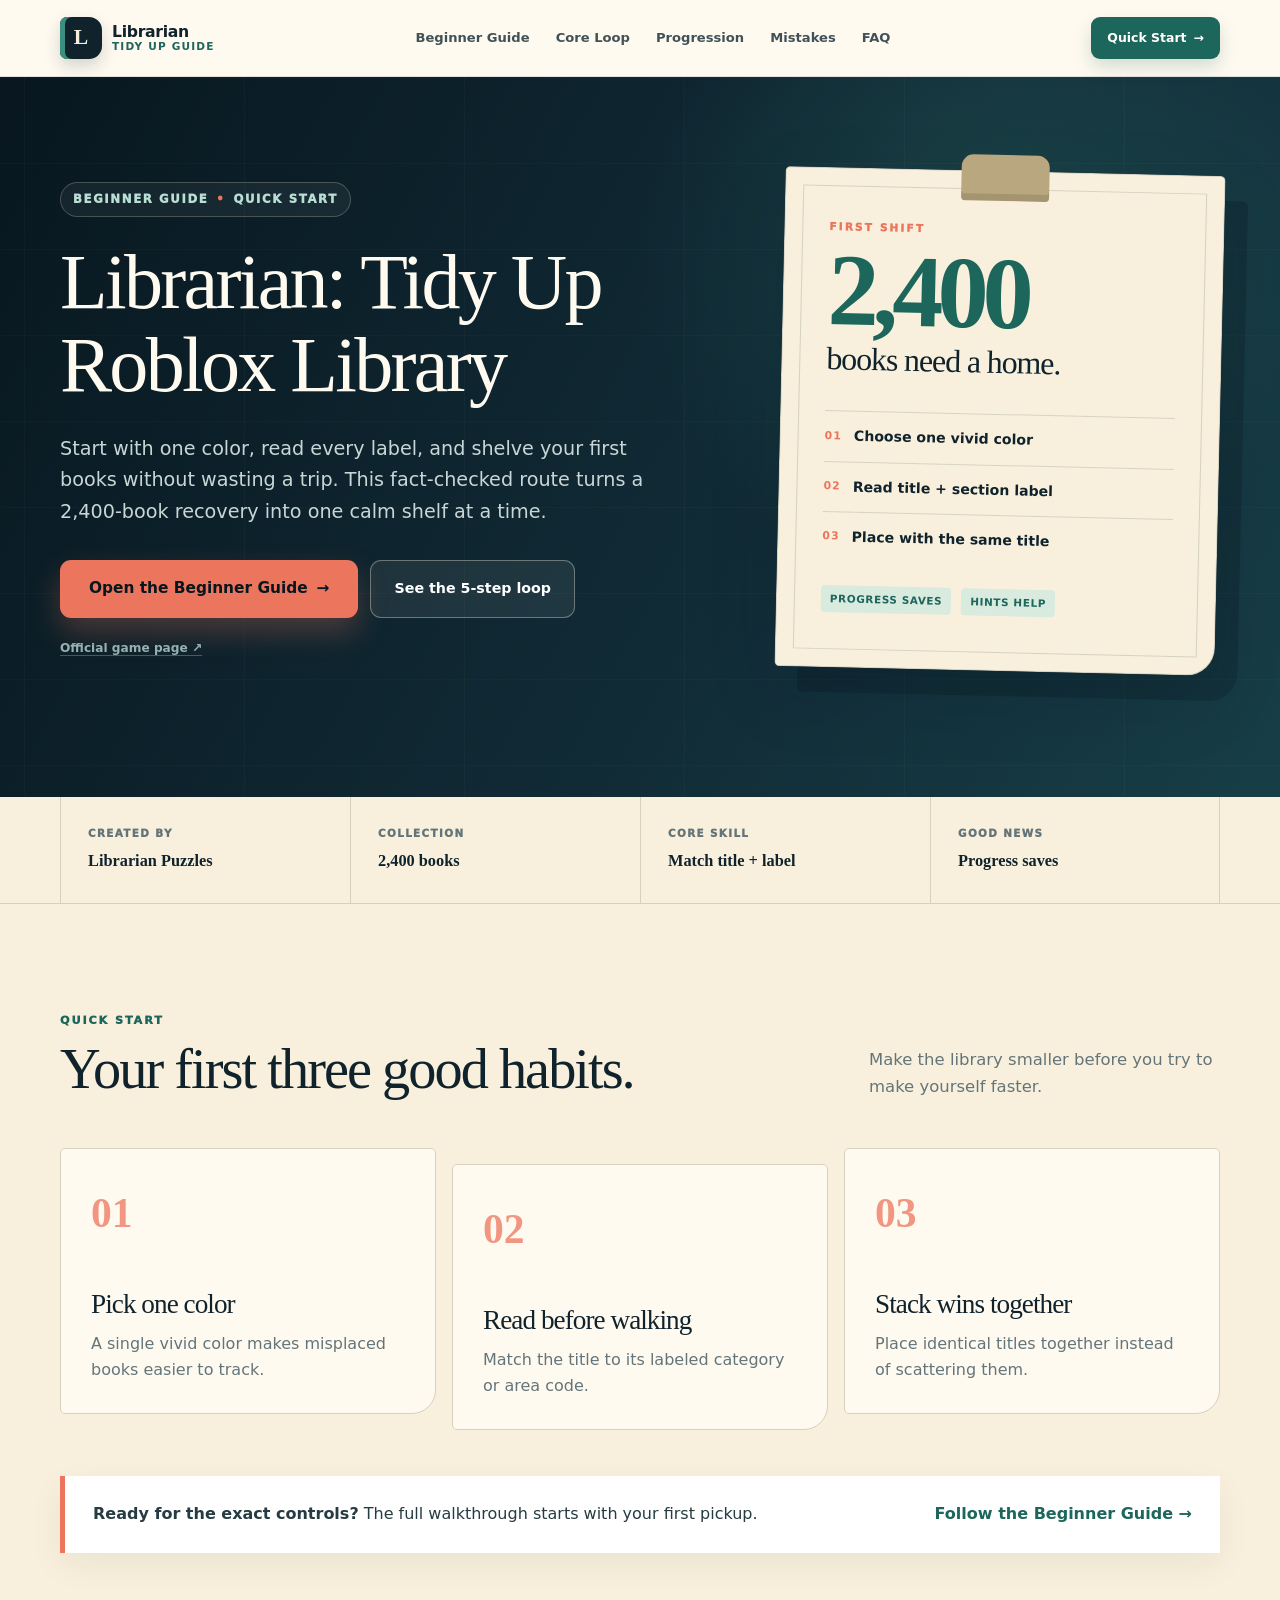
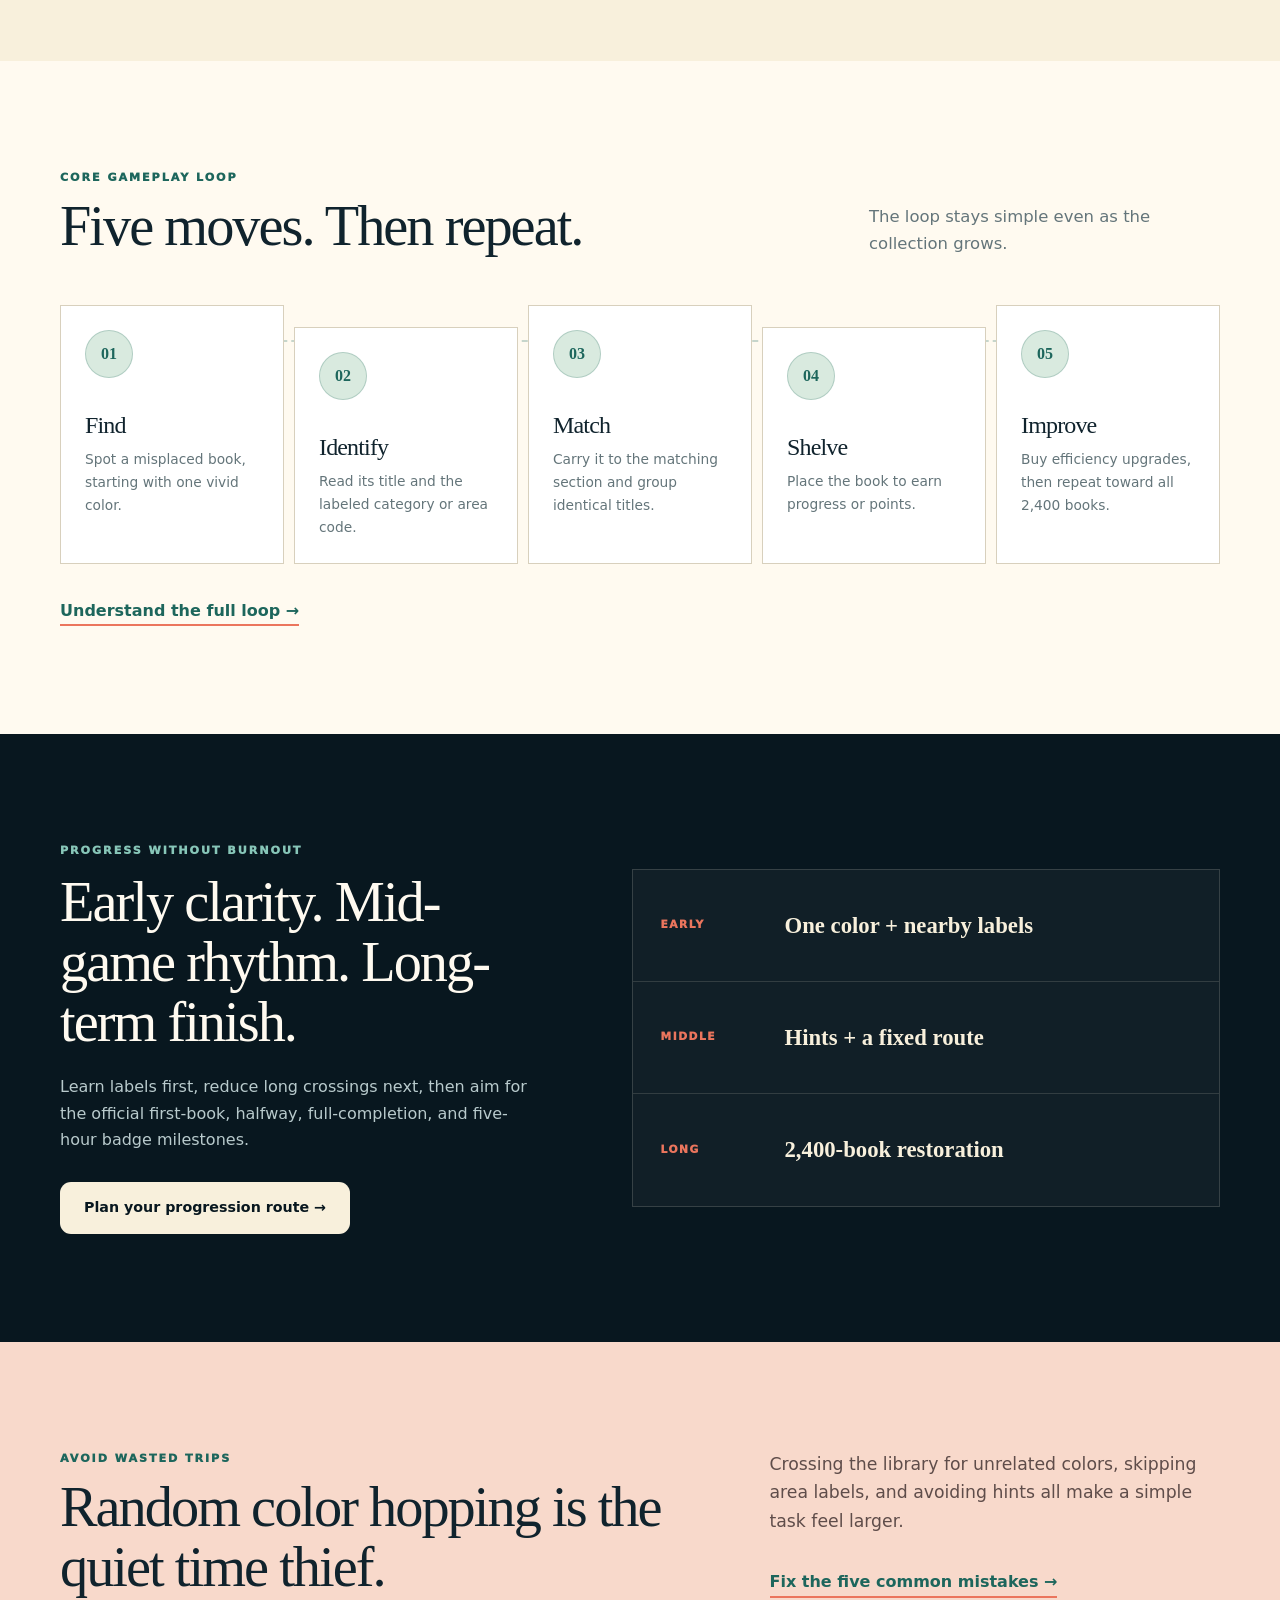
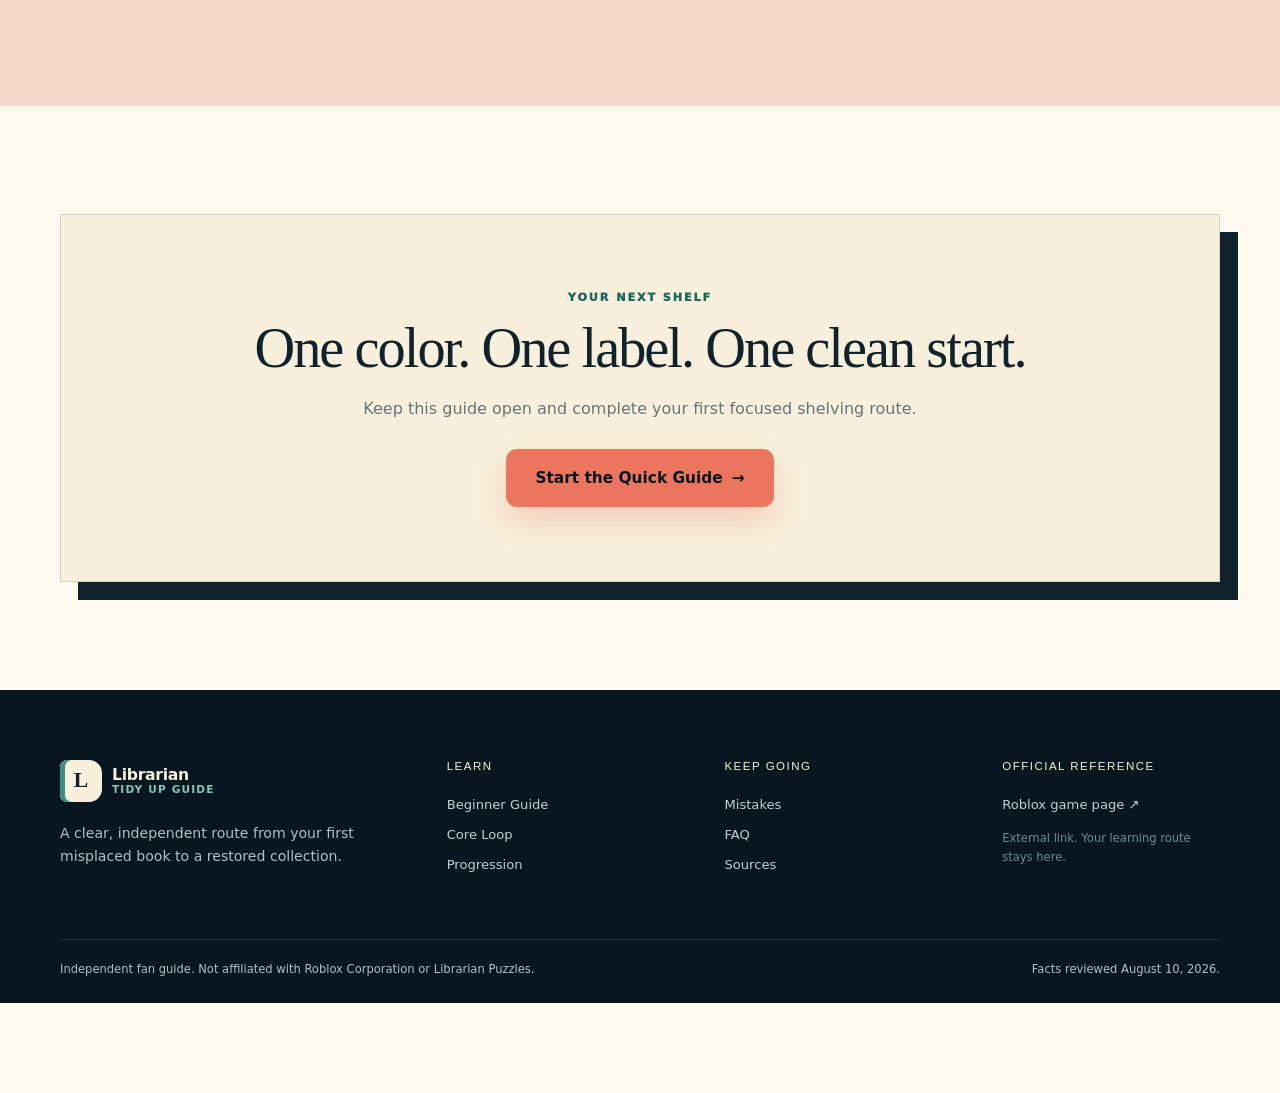
==== commit acfc4124: "feat: add Adsterra placements" ====
--- a/index.html
+++ b/index.html
@@ -1 +1,4 @@
-<!DOCTYPE html><html lang="en"><head><meta charSet="utf-8"/><meta name="viewport" content="width=device-width, initial-scale=1"/><link rel="stylesheet" href="/_next/static/chunks/10qy_v9~w3ccm.css" data-precedence="next"/><link rel="preload" as="script" fetchPriority="low" href="/_next/static/chunks/073r9zuz9wbr..js"/><script src="/_next/static/chunks/0d_bnoetq~tja.js" async=""></script><script src="/_next/static/chunks/0dl1hh89mxqnp.js" async=""></script><script src="/_next/static/chunks/0e4yp1qj1d.0r.js" async=""></script><script src="/_next/static/chunks/turbopack-0b3q3we2kxbbf.js" async=""></script><script src="/_next/static/chunks/0g_8g044s-wq-.js" async=""></script><script src="/_next/static/chunks/0u3iu.1m~e5.u.js" async=""></script><title>Beginner Guide &amp; Quick Start</title><meta name="description" content="A fact-checked beginner guide to Librarian: Tidy Up Roblox Library, with a fast first route, the book-shelving loop, progression tips, mistakes, and FAQ."/><meta name="application-name" content="Librarian: Tidy Up Roblox Library"/><meta name="robots" content="index, follow"/><meta name="category" content="game guide"/><link rel="canonical" href="https://librariantidyuprobloxlibrary.wiki/"/><meta property="og:title" content="Beginner Guide &amp; Quick Start"/><meta property="og:description" content="A fact-checked beginner guide to Librarian: Tidy Up Roblox Library, with a fast first route, the book-shelving loop, progression tips, mistakes, and FAQ."/><meta property="og:url" content="https://librariantidyuprobloxlibrary.wiki/"/><meta property="og:site_name" content="Librarian: Tidy Up Roblox Library"/><meta property="og:image" content="https://librariantidyuprobloxlibrary.wiki/og.png"/><meta property="og:image:width" content="1200"/><meta property="og:image:height" content="630"/><meta property="og:image:alt" content="Librarian: Tidy Up Roblox Library — Beginner Guide • Quick Start"/><meta property="og:type" content="website"/><meta name="twitter:card" content="summary_large_image"/><meta name="twitter:title" content="Beginner Guide &amp; Quick Start"/><meta name="twitter:description" content="A fact-checked beginner guide to Librarian: Tidy Up Roblox Library, with a fast first route, the book-shelving loop, progression tips, mistakes, and FAQ."/><meta name="twitter:image" content="https://librariantidyuprobloxlibrary.wiki/og.png"/><script src="/_next/static/chunks/03~yq9q893hmn.js" noModule=""></script></head><body><div hidden=""><!--$--><!--/$--></div><a class="skip-link" href="#main-content">Skip to content</a><script type="application/ld+json">{"@context":"https://schema.org","@type":"WebSite","name":"Librarian: Tidy Up Roblox Library","alternateName":"Librarian Guide","url":"https://librariantidyuprobloxlibrary.wiki","description":"A fact-checked beginner guide to Librarian: Tidy Up Roblox Library, with a fast first route, the book-shelving loop, progression tips, mistakes, and FAQ.","inLanguage":"en","isAccessibleForFree":true}</script><script type="application/ld+json">{"@context":"https://schema.org","@type":"VideoGame","name":"Librarian: Tidy Up Roblox Library","url":"https://www.roblox.com/games/139937995319383/Librarian-Tidy-Up-Roblox-Library","gamePlatform":"Roblox","applicationCategory":"Game","author":{"@type":"Organization","name":"Librarian Puzzles"},"description":"A library tidying game where a magical accident scatters 2,400 books and players restore the collection by matching misplaced books to labeled shelf sections."}</script><header class="site-header"><div class="shell nav-wrap"><a class="brand" aria-label="Librarian: Tidy Up Roblox Library home" href="/"><span class="brand-mark" aria-hidden="true">L</span><span class="brand-copy"><b>Librarian</b><small>Tidy Up Guide</small></span></a><nav aria-label="Main navigation"><a href="/beginner-guide/">Beginner Guide</a><a href="/gameplay/">Core Loop</a><a href="/progression/">Progression</a><a href="/mistakes/">Mistakes</a><a href="/faq/">FAQ</a></nav><a class="nav-start" href="/beginner-guide/">Quick Start <span aria-hidden="true">→</span></a></div></header><main id="main-content"><section class="home-hero"><div class="shelf-lines" aria-hidden="true"></div><div class="shell hero-grid"><div class="hero-copy"><div class="hero-label">Beginner Guide <span aria-hidden="true">•</span> Quick Start</div><h1>Librarian: Tidy Up Roblox Library</h1><p class="hero-lede">Start with one color, read every label, and shelve your first books without wasting a trip. This fact-checked route turns a 2,400-book recovery into one calm shelf at a time.</p><div class="hero-actions"><a class="button button--primary button--hero" href="/beginner-guide/">Open the Beginner Guide <span aria-hidden="true">→</span></a><a class="button button--secondary" href="/gameplay/">See the 5-step loop</a></div><a class="external-reference" href="https://www.roblox.com/games/139937995319383/Librarian-Tidy-Up-Roblox-Library" target="_blank" rel="noopener noreferrer">Official game page ↗</a></div><div class="return-cart" aria-label="Your first shift reading card"><div class="card-clip" aria-hidden="true"></div><p class="return-cart__stamp">FIRST SHIFT</p><p class="return-cart__number">2,400</p><h2>books need a home.</h2><ol><li><span>01</span> Choose one vivid color</li><li><span>02</span> Read title + section label</li><li><span>03</span> Place with the same title</li></ol><div class="return-cart__footer"><span>Progress saves</span><span>Hints help</span></div></div></div></section><section class="fact-strip" aria-label="Verified game facts"><div class="shell fact-grid"><div><span>Created by</span><strong>Librarian Puzzles</strong></div><div><span>Collection</span><strong>2,400 books</strong></div><div><span>Core skill</span><strong>Match title + label</strong></div><div><span>Good news</span><strong>Progress saves</strong></div></div></section><section class="section section--cream"><div class="shell"><div class="section-heading"><div><p class="eyebrow">Quick start</p><h2>Your first three good habits.</h2></div><p>Make the library smaller before you try to make yourself faster.</p></div><div class="habit-grid"><article><span>0<!-- -->1</span><h3>Pick one color</h3><p>A single vivid color makes misplaced books easier to track.</p></article><article><span>0<!-- -->2</span><h3>Read before walking</h3><p>Match the title to its labeled category or area code.</p></article><article><span>0<!-- -->3</span><h3>Stack wins together</h3><p>Place identical titles together instead of scattering them.</p></article></div><div class="inline-cta"><p><b>Ready for the exact controls?</b> The full walkthrough starts with your first pickup.</p><a href="/beginner-guide/">Follow the Beginner Guide →</a></div></div></section><section class="section loop-section"><div class="shell"><div class="section-heading"><div><p class="eyebrow">Core gameplay loop</p><h2>Five moves. Then repeat.</h2></div><p>The loop stays simple even as the collection grows.</p></div><div class="loop-track"><article><span>01</span><h3>Find</h3><p>Spot a misplaced book, starting with one vivid color.</p></article><article><span>02</span><h3>Identify</h3><p>Read its title and the labeled category or area code.</p></article><article><span>03</span><h3>Match</h3><p>Carry it to the matching section and group identical titles.</p></article><article><span>04</span><h3>Shelve</h3><p>Place the book to earn progress or points.</p></article><article><span>05</span><h3>Improve</h3><p>Buy efficiency upgrades, then repeat toward all 2,400 books.</p></article></div><a class="text-link" href="/gameplay/">Understand the full loop →</a></div></section><section class="section section--ink"><div class="shell route-split"><div><p class="eyebrow eyebrow--light">Progress without burnout</p><h2>Early clarity. Mid-game rhythm. Long-term finish.</h2><p>Learn labels first, reduce long crossings next, then aim for the official first-book, halfway, full-completion, and five-hour badge milestones.</p><a class="button button--paper" href="/progression/">Plan your progression route →</a></div><div class="route-ledger"><article><span>EARLY</span><strong>One color + nearby labels</strong></article><article><span>MIDDLE</span><strong>Hints + a fixed route</strong></article><article><span>LONG</span><strong>2,400-book restoration</strong></article></div></div></section><section class="section mistakes-preview"><div class="shell mistakes-split"><div><p class="eyebrow">Avoid wasted trips</p><h2>Random color hopping is the quiet time thief.</h2></div><div><p>Crossing the library for unrelated colors, skipping area labels, and avoiding hints all make a simple task feel larger.</p><a class="text-link" href="/mistakes/">Fix the five common mistakes →</a></div></div></section><section class="section final-cta"><div class="shell final-card"><p class="eyebrow">Your next shelf</p><h2>One color. One label. One clean start.</h2><p>Keep this guide open and complete your first focused shelving route.</p><a class="button button--primary button--hero" href="/beginner-guide/">Start the Quick Guide <span aria-hidden="true">→</span></a></div></section><!--$--><!--/$--></main><footer class="site-footer"><div class="shell footer-grid"><div class="footer-intro"><a class="brand brand--footer" href="/"><span class="brand-mark" aria-hidden="true">L</span><span class="brand-copy"><b>Librarian</b><small>Tidy Up Guide</small></span></a><p>A clear, independent route from your first misplaced book to a restored collection.</p></div><div><h2>Learn</h2><a href="/beginner-guide/">Beginner Guide</a><a href="/gameplay/">Core Loop</a><a href="/progression/">Progression</a></div><div><h2>Keep going</h2><a href="/mistakes/">Mistakes</a><a href="/faq/">FAQ</a><a href="/sources/">Sources</a></div><div><h2>Official reference</h2><a href="https://www.roblox.com/games/139937995319383/Librarian-Tidy-Up-Roblox-Library" target="_blank" rel="noopener noreferrer">Roblox game page ↗</a><p class="footer-note">External link. Your learning route stays here.</p></div></div><div class="shell footer-bottom"><p>Independent fan guide. Not affiliated with Roblox Corporation or Librarian Puzzles.</p><p>Facts reviewed <!-- -->August 10, 2026<!-- -->.</p></div></footer><script src="/_next/static/chunks/073r9zuz9wbr..js" id="_R_" async=""></script><script>(self.__next_f=self.__next_f||[]).push([0])</script><script>self.__next_f.push([1,"1:\"$Sreact.fragment\"\n2:I[18880,[\"/_next/static/chunks/0g_8g044s-wq-.js\",\"/_next/static/chunks/0u3iu.1m~e5.u.js\"],\"\"]\n3:I[42398,[\"/_next/static/chunks/0g_8g044s-wq-.js\",\"/_next/static/chunks/0u3iu.1m~e5.u.js\"],\"default\"]\n4:I[75004,[\"/_next/static/chunks/0g_8g044s-wq-.js\",\"/_next/static/chunks/0u3iu.1m~e5.u.js\"],\"default\"]\na:I[27042,[\"/_next/static/chunks/0g_8g044s-wq-.js\",\"/_next/static/chunks/0u3iu.1m~e5.u.js\"],\"default\",1]\n:HL[\"/_next/static/chunks/10qy_v9~w3ccm.css\",\"style\"]\n"])</script><script>self.__next_f.push([1,"0:{\"P\":null,\"c\":[\"\",\"\"],\"q\":\"\",\"i\":false,\"f\":[[[\"\",{\"children\":[\"__PAGE__\",{}]},\"$undefined\",\"$undefined\",16],[[\"$\",\"$1\",\"c\",{\"children\":[[[\"$\",\"link\",\"0\",{\"rel\":\"stylesheet\",\"href\":\"/_next/static/chunks/10qy_v9~w3ccm.css\",\"precedence\":\"next\",\"crossOrigin\":\"$undefined\",\"nonce\":\"$undefined\"}],[\"$\",\"script\",\"script-0\",{\"src\":\"/_next/static/chunks/0g_8g044s-wq-.js\",\"async\":true,\"nonce\":\"$undefined\"}],[\"$\",\"script\",\"script-1\",{\"src\":\"/_next/static/chunks/0u3iu.1m~e5.u.js\",\"async\":true,\"nonce\":\"$undefined\"}]],[\"$\",\"html\",null,{\"lang\":\"en\",\"children\":[\"$\",\"body\",null,{\"children\":[[\"$\",\"a\",null,{\"className\":\"skip-link\",\"href\":\"#main-content\",\"children\":\"Skip to content\"}],[\"$\",\"script\",null,{\"type\":\"application/ld+json\",\"dangerouslySetInnerHTML\":{\"__html\":\"{\\\"@context\\\":\\\"https://schema.org\\\",\\\"@type\\\":\\\"WebSite\\\",\\\"name\\\":\\\"Librarian: Tidy Up Roblox Library\\\",\\\"alternateName\\\":\\\"Librarian Guide\\\",\\\"url\\\":\\\"https://librariantidyuprobloxlibrary.wiki\\\",\\\"description\\\":\\\"A fact-checked beginner guide to Librarian: Tidy Up Roblox Library, with a fast first route, the book-shelving loop, progression tips, mistakes, and FAQ.\\\",\\\"inLanguage\\\":\\\"en\\\",\\\"isAccessibleForFree\\\":true}\"}}],[\"$\",\"script\",null,{\"type\":\"application/ld+json\",\"dangerouslySetInnerHTML\":{\"__html\":\"{\\\"@context\\\":\\\"https://schema.org\\\",\\\"@type\\\":\\\"VideoGame\\\",\\\"name\\\":\\\"Librarian: Tidy Up Roblox Library\\\",\\\"url\\\":\\\"https://www.roblox.com/games/139937995319383/Librarian-Tidy-Up-Roblox-Library\\\",\\\"gamePlatform\\\":\\\"Roblox\\\",\\\"applicationCategory\\\":\\\"Game\\\",\\\"author\\\":{\\\"@type\\\":\\\"Organization\\\",\\\"name\\\":\\\"Librarian Puzzles\\\"},\\\"description\\\":\\\"A library tidying game where a magical accident scatters 2,400 books and players restore the collection by matching misplaced books to labeled shelf sections.\\\"}\"}}],[\"$\",\"header\",null,{\"className\":\"site-header\",\"children\":[\"$\",\"div\",null,{\"className\":\"shell nav-wrap\",\"children\":[[\"$\",\"$L2\",null,{\"className\":\"brand\",\"href\":\"/\",\"aria-label\":\"Librarian: Tidy Up Roblox Library home\",\"children\":[[\"$\",\"span\",null,{\"className\":\"brand-mark\",\"aria-hidden\":\"true\",\"children\":\"L\"}],[\"$\",\"span\",null,{\"className\":\"brand-copy\",\"children\":[[\"$\",\"b\",null,{\"children\":\"Librarian\"}],[\"$\",\"small\",null,{\"children\":\"Tidy Up Guide\"}]]}]]}],[\"$\",\"nav\",null,{\"aria-label\":\"Main navigation\",\"children\":[[\"$\",\"$L2\",\"/beginner-guide\",{\"href\":\"/beginner-guide\",\"children\":\"Beginner Guide\"}],[\"$\",\"$L2\",\"/gameplay\",{\"href\":\"/gameplay\",\"children\":\"Core Loop\"}],[\"$\",\"$L2\",\"/progression\",{\"href\":\"/progression\",\"children\":\"Progression\"}],[\"$\",\"$L2\",\"/mistakes\",{\"href\":\"/mistakes\",\"children\":\"Mistakes\"}],[\"$\",\"$L2\",\"/faq\",{\"href\":\"/faq\",\"children\":\"FAQ\"}]]}],[\"$\",\"$L2\",null,{\"className\":\"nav-start\",\"href\":\"/beginner-guide\",\"children\":[\"Quick Start \",[\"$\",\"span\",null,{\"aria-hidden\":\"true\",\"children\":\"→\"}]]}]]}]}],[\"$\",\"main\",null,{\"id\":\"main-content\",\"children\":[\"$\",\"$L3\",null,{\"parallelRouterKey\":\"children\",\"error\":\"$undefined\",\"errorStyles\":\"$undefined\",\"errorScripts\":\"$undefined\",\"template\":[\"$\",\"$L4\",null,{}],\"templateStyles\":\"$undefined\",\"templateScripts\":\"$undefined\",\"notFound\":[[\"$\",\"section\",null,{\"className\":\"section\",\"children\":[\"$\",\"div\",null,{\"className\":\"shell final-card\",\"children\":[[\"$\",\"p\",null,{\"className\":\"eyebrow\",\"children\":\"Wrong shelf\"}],[\"$\",\"h1\",null,{\"children\":\"That guide card is missing.\"}],[\"$\",\"p\",null,{\"children\":\"Return to the beginner route and keep shelving.\"}],[\"$\",\"$L2\",null,{\"className\":\"button button--primary\",\"href\":\"/beginner-guide\",\"children\":\"Open Beginner Guide →\"}]]}]}],[]],\"forbidden\":\"$undefined\",\"unauthorized\":\"$undefined\"}]}],[\"$\",\"footer\",null,{\"className\":\"site-footer\",\"children\":[[\"$\",\"div\",null,{\"className\":\"shell footer-grid\",\"children\":[[\"$\",\"div\",null,{\"className\":\"footer-intro\",\"children\":[[\"$\",\"$L2\",null,{\"className\":\"brand brand--footer\",\"href\":\"/\",\"children\":[[\"$\",\"span\",null,{\"className\":\"brand-mark\",\"aria-hidden\":\"true\",\"children\":\"L\"}],[\"$\",\"span\",null,{\"className\":\"brand-copy\",\"children\":[[\"$\",\"b\",null,{\"children\":\"Librarian\"}],[\"$\",\"small\",null,{\"children\":\"Tidy Up Guide\"}]]}]]}],[\"$\",\"p\",null,{\"children\":\"A clear, independent route from your first misplaced book to a restored collection.\"}]]}],[\"$\",\"div\",null,{\"children\":[[\"$\",\"h2\",null,{\"children\":\"Learn\"}],[[\"$\",\"$L2\",\"/beginner-guide\",{\"href\":\"/beginner-guide\",\"children\":\"Beginner Guide\"}],[\"$\",\"$L2\",\"/gameplay\",{\"href\":\"/gameplay\",\"children\":\"Core Loop\"}],[\"$\",\"$L2\",\"/progression\",{\"href\":\"/progression\",\"children\":\"Progression\"}]]]}],[\"$\",\"div\",null,{\"children\":[[\"$\",\"h2\",null,{\"children\":\"Keep going\"}],[[\"$\",\"$L2\",\"/mistakes\",{\"href\":\"/mistakes\",\"children\":\"Mistakes\"}],[\"$\",\"$L2\",\"/faq\",{\"href\":\"/faq\",\"children\":\"FAQ\"}]],\"$L5\"]}],\"$L6\"]}],\"$L7\"]}]]}]}]]}],{\"children\":[\"$L8\",{},null,false,null]},null,false,null],\"$L9\",false]],\"m\":\"$undefined\",\"G\":[\"$a\",[\"$Lb\"]],\"S\":true,\"h\":null,\"s\":\"$undefined\",\"l\":\"$undefined\",\"p\":\"$undefined\",\"d\":\"$undefined\",\"b\":\"X5zD-5vQyIh7ElAcs9VD_\"}\n"])</script><script>self.__next_f.push([1,"12:I[15286,[\"/_next/static/chunks/0g_8g044s-wq-.js\",\"/_next/static/chunks/0u3iu.1m~e5.u.js\"],\"ViewportBoundary\"]\n14:I[15286,[\"/_next/static/chunks/0g_8g044s-wq-.js\",\"/_next/static/chunks/0u3iu.1m~e5.u.js\"],\"MetadataBoundary\"]\n15:\"$Sreact.suspense\"\n5:[\"$\",\"$L2\",null,{\"href\":\"/sources\",\"children\":\"Sources\"}]\n6:[\"$\",\"div\",null,{\"children\":[[\"$\",\"h2\",null,{\"children\":\"Official reference\"}],[\"$\",\"a\",null,{\"href\":\"https://www.roblox.com/games/139937995319383/Librarian-Tidy-Up-Roblox-Library\",\"target\":\"_blank\",\"rel\":\"noopener noreferrer\",\"children\":\"Roblox game page ↗\"}],[\"$\",\"p\",null,{\"className\":\"footer-note\",\"children\":\"External link. Your learning route stays here.\"}]]}]\n7:[\"$\",\"div\",null,{\"className\":\"shell footer-bottom\",\"children\":[[\"$\",\"p\",null,{\"children\":\"Independent fan guide. Not affiliated with Roblox Corporation or Librarian Puzzles.\"}],[\"$\",\"p\",null,{\"children\":[\"Facts reviewed \",\"August 10, 2026\",\".\"]}]]}]\n"])</script><script>self.__next_f.push([1,"8:[\"$\",\"$1\",\"c\",{\"children\":[[[\"$\",\"section\",null,{\"className\":\"home-hero\",\"children\":[[\"$\",\"div\",null,{\"className\":\"shelf-lines\",\"aria-hidden\":\"true\"}],[\"$\",\"div\",null,{\"className\":\"shell hero-grid\",\"children\":[[\"$\",\"div\",null,{\"className\":\"hero-copy\",\"children\":[[\"$\",\"div\",null,{\"className\":\"hero-label\",\"children\":[\"Beginner Guide \",[\"$\",\"span\",null,{\"aria-hidden\":\"true\",\"children\":\"•\"}],\" Quick Start\"]}],[\"$\",\"h1\",null,{\"children\":\"Librarian: Tidy Up Roblox Library\"}],[\"$\",\"p\",null,{\"className\":\"hero-lede\",\"children\":\"Start with one color, read every label, and shelve your first books without wasting a trip. This fact-checked route turns a 2,400-book recovery into one calm shelf at a time.\"}],[\"$\",\"div\",null,{\"className\":\"hero-actions\",\"children\":[[\"$\",\"$L2\",null,{\"className\":\"button button--primary button--hero\",\"href\":\"/beginner-guide\",\"children\":[\"Open the Beginner Guide \",[\"$\",\"span\",null,{\"aria-hidden\":\"true\",\"children\":\"→\"}]]}],[\"$\",\"$L2\",null,{\"className\":\"button button--secondary\",\"href\":\"/gameplay\",\"children\":\"See the 5-step loop\"}]]}],[\"$\",\"a\",null,{\"className\":\"external-reference\",\"href\":\"https://www.roblox.com/games/139937995319383/Librarian-Tidy-Up-Roblox-Library\",\"target\":\"_blank\",\"rel\":\"noopener noreferrer\",\"children\":\"Official game page ↗\"}]]}],[\"$\",\"div\",null,{\"className\":\"return-cart\",\"aria-label\":\"Your first shift reading card\",\"children\":[[\"$\",\"div\",null,{\"className\":\"card-clip\",\"aria-hidden\":\"true\"}],[\"$\",\"p\",null,{\"className\":\"return-cart__stamp\",\"children\":\"FIRST SHIFT\"}],[\"$\",\"p\",null,{\"className\":\"return-cart__number\",\"children\":\"2,400\"}],[\"$\",\"h2\",null,{\"children\":\"books need a home.\"}],[\"$\",\"ol\",null,{\"children\":[[\"$\",\"li\",null,{\"children\":[[\"$\",\"span\",null,{\"children\":\"01\"}],\" Choose one vivid color\"]}],[\"$\",\"li\",null,{\"children\":[[\"$\",\"span\",null,{\"children\":\"02\"}],\" Read title + section label\"]}],[\"$\",\"li\",null,{\"children\":[[\"$\",\"span\",null,{\"children\":\"03\"}],\" Place with the same title\"]}]]}],[\"$\",\"div\",null,{\"className\":\"return-cart__footer\",\"children\":[[\"$\",\"span\",null,{\"children\":\"Progress saves\"}],[\"$\",\"span\",null,{\"children\":\"Hints help\"}]]}]]}]]}]]}],[\"$\",\"section\",null,{\"className\":\"fact-strip\",\"aria-label\":\"Verified game facts\",\"children\":[\"$\",\"div\",null,{\"className\":\"shell fact-grid\",\"children\":[[\"$\",\"div\",null,{\"children\":[[\"$\",\"span\",null,{\"children\":\"Created by\"}],[\"$\",\"strong\",null,{\"children\":\"Librarian Puzzles\"}]]}],[\"$\",\"div\",null,{\"children\":[[\"$\",\"span\",null,{\"children\":\"Collection\"}],[\"$\",\"strong\",null,{\"children\":\"2,400 books\"}]]}],[\"$\",\"div\",null,{\"children\":[[\"$\",\"span\",null,{\"children\":\"Core skill\"}],[\"$\",\"strong\",null,{\"children\":\"Match title + label\"}]]}],[\"$\",\"div\",null,{\"children\":[[\"$\",\"span\",null,{\"children\":\"Good news\"}],[\"$\",\"strong\",null,{\"children\":\"Progress saves\"}]]}]]}]}],[\"$\",\"section\",null,{\"className\":\"section section--cream\",\"children\":[\"$\",\"div\",null,{\"className\":\"shell\",\"children\":[[\"$\",\"div\",null,{\"className\":\"section-heading\",\"children\":[[\"$\",\"div\",null,{\"children\":[[\"$\",\"p\",null,{\"className\":\"eyebrow\",\"children\":\"Quick start\"}],[\"$\",\"h2\",null,{\"children\":\"Your first three good habits.\"}]]}],[\"$\",\"p\",null,{\"children\":\"Make the library smaller before you try to make yourself faster.\"}]]}],[\"$\",\"div\",null,{\"className\":\"habit-grid\",\"children\":[[\"$\",\"article\",\"Pick one color\",{\"children\":[[\"$\",\"span\",null,{\"children\":[\"0\",1]}],[\"$\",\"h3\",null,{\"children\":\"Pick one color\"}],[\"$\",\"p\",null,{\"children\":\"A single vivid color makes misplaced books easier to track.\"}]]}],[\"$\",\"article\",\"Read before walking\",{\"children\":[[\"$\",\"span\",null,{\"children\":[\"0\",2]}],[\"$\",\"h3\",null,{\"children\":\"Read before walking\"}],[\"$\",\"p\",null,{\"children\":\"Match the title to its labeled category or area code.\"}]]}],[\"$\",\"article\",\"Stack wins together\",{\"children\":[[\"$\",\"span\",null,{\"children\":[\"0\",3]}],[\"$\",\"h3\",null,{\"children\":\"Stack wins together\"}],[\"$\",\"p\",null,{\"children\":\"Place identical titles together instead of scattering them.\"}]]}]]}],[\"$\",\"div\",null,{\"className\":\"inline-cta\",\"children\":[[\"$\",\"p\",null,{\"children\":[[\"$\",\"b\",null,{\"children\":\"Ready for the exact controls?\"}],\" The full walkthrough starts with your first pickup.\"]}],[\"$\",\"$L2\",null,{\"href\":\"/beginner-guide\",\"children\":\"Follow the Beginner Guide →\"}]]}]]}]}],[\"$\",\"section\",null,{\"className\":\"section loop-section\",\"children\":[\"$\",\"div\",null,{\"className\":\"shell\",\"children\":[[\"$\",\"div\",null,{\"className\":\"section-heading\",\"children\":[[\"$\",\"div\",null,{\"children\":[[\"$\",\"p\",null,{\"className\":\"eyebrow\",\"children\":\"Core gameplay loop\"}],[\"$\",\"h2\",null,{\"children\":\"Five moves. Then repeat.\"}]]}],[\"$\",\"p\",null,{\"children\":\"The loop stays simple even as the collection grows.\"}]]}],\"$Lc\",\"$Ld\"]}]}],\"$Le\",\"$Lf\",\"$L10\"],null,\"$L11\"]}]\n"])</script><script>self.__next_f.push([1,"9:[\"$\",\"$1\",\"h\",{\"children\":[null,[\"$\",\"$L12\",null,{\"children\":\"$L13\"}],[\"$\",\"div\",null,{\"hidden\":true,\"children\":[\"$\",\"$L14\",null,{\"children\":[\"$\",\"$15\",null,{\"name\":\"Next.Metadata\",\"children\":\"$L16\"}]}]}],null]}]\nb:[\"$\",\"link\",\"0\",{\"rel\":\"stylesheet\",\"href\":\"/_next/static/chunks/10qy_v9~w3ccm.css\",\"precedence\":\"next\",\"crossOrigin\":\"$undefined\",\"nonce\":\"$undefined\"}]\n"])</script><script>self.__next_f.push([1,"17:I[15286,[\"/_next/static/chunks/0g_8g044s-wq-.js\",\"/_next/static/chunks/0u3iu.1m~e5.u.js\"],\"OutletBoundary\"]\nc:[\"$\",\"div\",null,{\"className\":\"loop-track\",\"children\":[[\"$\",\"article\",\"01\",{\"children\":[[\"$\",\"span\",null,{\"children\":\"01\"}],[\"$\",\"h3\",null,{\"children\":\"Find\"}],[\"$\",\"p\",null,{\"children\":\"Spot a misplaced book, starting with one vivid color.\"}]]}],[\"$\",\"article\",\"02\",{\"children\":[[\"$\",\"span\",null,{\"children\":\"02\"}],[\"$\",\"h3\",null,{\"children\":\"Identify\"}],[\"$\",\"p\",null,{\"children\":\"Read its title and the labeled category or area code.\"}]]}],[\"$\",\"article\",\"03\",{\"children\":[[\"$\",\"span\",null,{\"children\":\"03\"}],[\"$\",\"h3\",null,{\"children\":\"Match\"}],[\"$\",\"p\",null,{\"children\":\"Carry it to the matching section and group identical titles.\"}]]}],[\"$\",\"article\",\"04\",{\"children\":[[\"$\",\"span\",null,{\"children\":\"04\"}],[\"$\",\"h3\",null,{\"children\":\"Shelve\"}],[\"$\",\"p\",null,{\"children\":\"Place the book to earn progress or points.\"}]]}],[\"$\",\"article\",\"05\",{\"children\":[[\"$\",\"span\",null,{\"children\":\"05\"}],[\"$\",\"h3\",null,{\"children\":\"Improve\"}],[\"$\",\"p\",null,{\"children\":\"Buy efficiency upgrades, then repeat toward all 2,400 books.\"}]]}]]}]\nd:[\"$\",\"$L2\",null,{\"className\":\"text-link\",\"href\":\"/gameplay\",\"children\":\"Understand the full loop →\"}]\ne:[\"$\",\"section\",null,{\"className\":\"section section--ink\",\"children\":[\"$\",\"div\",null,{\"className\":\"shell route-split\",\"children\":[[\"$\",\"div\",null,{\"children\":[[\"$\",\"p\",null,{\"className\":\"eyebrow eyebrow--light\",\"children\":\"Progress without burnout\"}],[\"$\",\"h2\",null,{\"children\":\"Early clarity. Mid-game rhythm. Long-term finish.\"}],[\"$\",\"p\",null,{\"children\":\"Learn labels first, reduce long crossings next, then aim for the official first-book, halfway, full-completion, and five-hour badge milestones.\"}],[\"$\",\"$L2\",null,{\"className\":\"button button--paper\",\"href\":\"/progression\",\"children\":\"Plan your progression route →\"}]]}],[\"$\",\"div\",null,{\"className\":\"route-ledger\",\"children\":[[\"$\",\"article\",null,{\"children\":[[\"$\",\"span\",null,{\"children\":\"EARLY\"}],[\"$\",\"strong\",null,{\"children\":\"One color + nearby labels\"}]]}],[\"$\",\"article\",null,{\"children\":[[\"$\",\"span\",null,{\"children\":\"MIDDLE\"}],[\"$\",\"strong\",null,{\"children\":\"Hints + a fixed route\"}]]}],[\"$\",\"article\",null,{\"children\":[[\"$\",\"span\",null,{\"children\":\"LONG\"}],[\"$\",\"strong\",null,{\"children\":\"2,400-book restoration\"}]]}]]}]]}]}]\nf:[\"$\",\"section\",null,{\"className\":\"section mistakes-preview\",\"children\":[\"$\",\"div\",null,{\"className\":\"shell mistakes-split\",\"children\":[[\"$\",\"div\",null,{\"children\":[[\"$\",\"p\",null,{\"className\":\"eyebrow\",\"children\":\"Avoid wasted trips\"}],[\"$\",\"h2\",null,{\"children\":\"Random color hopping is the quiet time thief.\"}]]}],[\"$\",\"div\",null,{\"children\":[[\"$\",\"p\",null,{\"children\":\"Crossing the library for unrelated colors, skipping area labels, and avoiding hints all make a simple task feel larger.\"}],[\"$\",\"$L2\",null,{\"className\":\"text-link\",\"href\":\"/mistakes\",\"children\":\"Fix the five common mistakes →\"}]]}]]}]}]\n10:[\"$\",\"section\",null,{\"className\":\"section final-cta\",\"children\":[\"$\",\"div\",null,{\"className\":\"shell final-card\",\"children\":[[\"$\",\"p\",null,{\"className\":\"eyebrow\",\"children\":\"Your next shelf\"}],[\"$\",\"h2\",null,{\"children\":\"One color. One label. One clean start.\"}],[\"$\",\"p\",null,{\"children\":\"Keep this guide open and complete your first focused shelving route.\"}],[\"$\",\"$L2\",null,{\"className\":\"button button--primary button--hero\",\"href\":\"/beginner-guide\",\"children\":[\"Start the Quick Guide \",[\"$\",\"span\",null,{\"aria-hidden\":\"true\",\"children\":\"→\"}]]}]]}]}]\n11:[\"$\",\"$L17\",null,{\"children\":[\"$\",\"$15\",null,{\"name\":\"Next.MetadataOutlet\",\"children\":\"$@18\"}]}]\n"])</script><script>self.__next_f.push([1,"13:[[\"$\",\"meta\",\"0\",{\"charSet\":\"utf-8\"}],[\"$\",\"meta\",\"1\",{\"name\":\"viewport\",\"content\":\"width=device-width, initial-scale=1\"}]]\n"])</script><script>self.__next_f.push([1,"16:[[\"$\",\"title\",\"0\",{\"children\":\"Beginner Guide \u0026 Quick Start\"}],[\"$\",\"meta\",\"1\",{\"name\":\"description\",\"content\":\"A fact-checked beginner guide to Librarian: Tidy Up Roblox Library, with a fast first route, the book-shelving loop, progression tips, mistakes, and FAQ.\"}],[\"$\",\"meta\",\"2\",{\"name\":\"application-name\",\"content\":\"Librarian: Tidy Up Roblox Library\"}],[\"$\",\"meta\",\"3\",{\"name\":\"robots\",\"content\":\"index, follow\"}],[\"$\",\"meta\",\"4\",{\"name\":\"category\",\"content\":\"game guide\"}],[\"$\",\"link\",\"5\",{\"rel\":\"canonical\",\"href\":\"https://librariantidyuprobloxlibrary.wiki/\"}],[\"$\",\"meta\",\"6\",{\"property\":\"og:title\",\"content\":\"Beginner Guide \u0026 Quick Start\"}],[\"$\",\"meta\",\"7\",{\"property\":\"og:description\",\"content\":\"A fact-checked beginner guide to Librarian: Tidy Up Roblox Library, with a fast first route, the book-shelving loop, progression tips, mistakes, and FAQ.\"}],[\"$\",\"meta\",\"8\",{\"property\":\"og:url\",\"content\":\"https://librariantidyuprobloxlibrary.wiki/\"}],[\"$\",\"meta\",\"9\",{\"property\":\"og:site_name\",\"content\":\"Librarian: Tidy Up Roblox Library\"}],[\"$\",\"meta\",\"10\",{\"property\":\"og:image\",\"content\":\"https://librariantidyuprobloxlibrary.wiki/og.png\"}],[\"$\",\"meta\",\"11\",{\"property\":\"og:image:width\",\"content\":\"1200\"}],[\"$\",\"meta\",\"12\",{\"property\":\"og:image:height\",\"content\":\"630\"}],[\"$\",\"meta\",\"13\",{\"property\":\"og:image:alt\",\"content\":\"Librarian: Tidy Up Roblox Library — Beginner Guide • Quick Start\"}],[\"$\",\"meta\",\"14\",{\"property\":\"og:type\",\"content\":\"website\"}],[\"$\",\"meta\",\"15\",{\"name\":\"twitter:card\",\"content\":\"summary_large_image\"}],[\"$\",\"meta\",\"16\",{\"name\":\"twitter:title\",\"content\":\"Beginner Guide \u0026 Quick Start\"}],[\"$\",\"meta\",\"17\",{\"name\":\"twitter:description\",\"content\":\"A fact-checked beginner guide to Librarian: Tidy Up Roblox Library, with a fast first route, the book-shelving loop, progression tips, mistakes, and FAQ.\"}],[\"$\",\"meta\",\"18\",{\"name\":\"twitter:image\",\"content\":\"https://librariantidyuprobloxlibrary.wiki/og.png\"}]]\n"])</script><script>self.__next_f.push([1,"18:null\n"])</script></body></html>+<!DOCTYPE html><html lang="en"><head><meta charSet="utf-8"/><meta name="viewport" content="width=device-width, initial-scale=1"/><link rel="stylesheet" href="/_next/static/chunks/10qy_v9~w3ccm.css" data-precedence="next"/><link rel="preload" as="script" fetchPriority="low" href="/_next/static/chunks/073r9zuz9wbr..js"/><script src="/_next/static/chunks/0d_bnoetq~tja.js" async=""></script><script src="/_next/static/chunks/0dl1hh89mxqnp.js" async=""></script><script src="/_next/static/chunks/0e4yp1qj1d.0r.js" async=""></script><script src="/_next/static/chunks/turbopack-0b3q3we2kxbbf.js" async=""></script><script src="/_next/static/chunks/0g_8g044s-wq-.js" async=""></script><script src="/_next/static/chunks/0u3iu.1m~e5.u.js" async=""></script><title>Beginner Guide &amp; Quick Start</title><meta name="description" content="A fact-checked beginner guide to Librarian: Tidy Up Roblox Library, with a fast first route, the book-shelving loop, progression tips, mistakes, and FAQ."/><meta name="application-name" content="Librarian: Tidy Up Roblox Library"/><meta name="robots" content="index, follow"/><meta name="category" content="game guide"/><link rel="canonical" href="https://librariantidyuprobloxlibrary.wiki/"/><meta property="og:title" content="Beginner Guide &amp; Quick Start"/><meta property="og:description" content="A fact-checked beginner guide to Librarian: Tidy Up Roblox Library, with a fast first route, the book-shelving loop, progression tips, mistakes, and FAQ."/><meta property="og:url" content="https://librariantidyuprobloxlibrary.wiki/"/><meta property="og:site_name" content="Librarian: Tidy Up Roblox Library"/><meta property="og:image" content="https://librariantidyuprobloxlibrary.wiki/og.png"/><meta property="og:image:width" content="1200"/><meta property="og:image:height" content="630"/><meta property="og:image:alt" content="Librarian: Tidy Up Roblox Library — Beginner Guide • Quick Start"/><meta property="og:type" content="website"/><meta name="twitter:card" content="summary_large_image"/><meta name="twitter:title" content="Beginner Guide &amp; Quick Start"/><meta name="twitter:description" content="A fact-checked beginner guide to Librarian: Tidy Up Roblox Library, with a fast first route, the book-shelving loop, progression tips, mistakes, and FAQ."/><meta name="twitter:image" content="https://librariantidyuprobloxlibrary.wiki/og.png"/><script src="/_next/static/chunks/03~yq9q893hmn.js" noModule=""></script></head><body><div hidden=""><!--$--><!--/$--></div><a class="skip-link" href="#main-content">Skip to content</a><script type="application/ld+json">{"@context":"https://schema.org","@type":"WebSite","name":"Librarian: Tidy Up Roblox Library","alternateName":"Librarian Guide","url":"https://librariantidyuprobloxlibrary.wiki","description":"A fact-checked beginner guide to Librarian: Tidy Up Roblox Library, with a fast first route, the book-shelving loop, progression tips, mistakes, and FAQ.","inLanguage":"en","isAccessibleForFree":true}</script><script type="application/ld+json">{"@context":"https://schema.org","@type":"VideoGame","name":"Librarian: Tidy Up Roblox Library","url":"https://www.roblox.com/games/139937995319383/Librarian-Tidy-Up-Roblox-Library","gamePlatform":"Roblox","applicationCategory":"Game","author":{"@type":"Organization","name":"Librarian Puzzles"},"description":"A library tidying game where a magical accident scatters 2,400 books and players restore the collection by matching misplaced books to labeled shelf sections."}</script><header class="site-header"><div class="shell nav-wrap"><a class="brand" aria-label="Librarian: Tidy Up Roblox Library home" href="/"><span class="brand-mark" aria-hidden="true">L</span><span class="brand-copy"><b>Librarian</b><small>Tidy Up Guide</small></span></a><nav aria-label="Main navigation"><a href="/beginner-guide/">Beginner Guide</a><a href="/gameplay/">Core Loop</a><a href="/progression/">Progression</a><a href="/mistakes/">Mistakes</a><a href="/faq/">FAQ</a></nav><a class="nav-start" href="/beginner-guide/">Quick Start <span aria-hidden="true">→</span></a></div></header><main id="main-content"><section class="home-hero"><div class="shelf-lines" aria-hidden="true"></div><div class="shell hero-grid"><div class="hero-copy"><div class="hero-label">Beginner Guide <span aria-hidden="true">•</span> Quick Start</div><h1>Librarian: Tidy Up Roblox Library</h1><p class="hero-lede">Start with one color, read every label, and shelve your first books without wasting a trip. This fact-checked route turns a 2,400-book recovery into one calm shelf at a time.</p><div class="hero-actions"><a class="button button--primary button--hero" href="/beginner-guide/">Open the Beginner Guide <span aria-hidden="true">→</span></a><a class="button button--secondary" href="/gameplay/">See the 5-step loop</a></div><a class="external-reference" href="https://www.roblox.com/games/139937995319383/Librarian-Tidy-Up-Roblox-Library" target="_blank" rel="noopener noreferrer">Official game page ↗</a></div><div class="return-cart" aria-label="Your first shift reading card"><div class="card-clip" aria-hidden="true"></div><p class="return-cart__stamp">FIRST SHIFT</p><p class="return-cart__number">2,400</p><h2>books need a home.</h2><ol><li><span>01</span> Choose one vivid color</li><li><span>02</span> Read title + section label</li><li><span>03</span> Place with the same title</li></ol><div class="return-cart__footer"><span>Progress saves</span><span>Hints help</span></div></div></div></section><section class="fact-strip" aria-label="Verified game facts"><div class="shell fact-grid"><div><span>Created by</span><strong>Librarian Puzzles</strong></div><div><span>Collection</span><strong>2,400 books</strong></div><div><span>Core skill</span><strong>Match title + label</strong></div><div><span>Good news</span><strong>Progress saves</strong></div></div></section><section class="section section--cream"><div class="shell"><div class="section-heading"><div><p class="eyebrow">Quick start</p><h2>Your first three good habits.</h2></div><p>Make the library smaller before you try to make yourself faster.</p></div><div class="habit-grid"><article><span>0<!-- -->1</span><h3>Pick one color</h3><p>A single vivid color makes misplaced books easier to track.</p></article><article><span>0<!-- -->2</span><h3>Read before walking</h3><p>Match the title to its labeled category or area code.</p></article><article><span>0<!-- -->3</span><h3>Stack wins together</h3><p>Place identical titles together instead of scattering them.</p></article></div><div class="inline-cta"><p><b>Ready for the exact controls?</b> The full walkthrough starts with your first pickup.</p><a href="/beginner-guide/">Follow the Beginner Guide →</a></div></div></section><section class="section loop-section"><div class="shell"><div class="section-heading"><div><p class="eyebrow">Core gameplay loop</p><h2>Five moves. Then repeat.</h2></div><p>The loop stays simple even as the collection grows.</p></div><div class="loop-track"><article><span>01</span><h3>Find</h3><p>Spot a misplaced book, starting with one vivid color.</p></article><article><span>02</span><h3>Identify</h3><p>Read its title and the labeled category or area code.</p></article><article><span>03</span><h3>Match</h3><p>Carry it to the matching section and group identical titles.</p></article><article><span>04</span><h3>Shelve</h3><p>Place the book to earn progress or points.</p></article><article><span>05</span><h3>Improve</h3><p>Buy efficiency upgrades, then repeat toward all 2,400 books.</p></article></div><a class="text-link" href="/gameplay/">Understand the full loop →</a></div></section><section class="section section--ink"><div class="shell route-split"><div><p class="eyebrow eyebrow--light">Progress without burnout</p><h2>Early clarity. Mid-game rhythm. Long-term finish.</h2><p>Learn labels first, reduce long crossings next, then aim for the official first-book, halfway, full-completion, and five-hour badge milestones.</p><a class="button button--paper" href="/progression/">Plan your progression route →</a></div><div class="route-ledger"><article><span>EARLY</span><strong>One color + nearby labels</strong></article><article><span>MIDDLE</span><strong>Hints + a fixed route</strong></article><article><span>LONG</span><strong>2,400-book restoration</strong></article></div></div></section><section class="section mistakes-preview"><div class="shell mistakes-split"><div><p class="eyebrow">Avoid wasted trips</p><h2>Random color hopping is the quiet time thief.</h2></div><div><p>Crossing the library for unrelated colors, skipping area labels, and avoiding hints all make a simple task feel larger.</p><a class="text-link" href="/mistakes/">Fix the five common mistakes →</a></div></div></section><section class="section final-cta"><div class="shell final-card"><p class="eyebrow">Your next shelf</p><h2>One color. One label. One clean start.</h2><p>Keep this guide open and complete your first focused shelving route.</p><a class="button button--primary button--hero" href="/beginner-guide/">Start the Quick Guide <span aria-hidden="true">→</span></a></div></section><!--$--><!--/$--></main><footer class="site-footer"><div class="shell footer-grid"><div class="footer-intro"><a class="brand brand--footer" href="/"><span class="brand-mark" aria-hidden="true">L</span><span class="brand-copy"><b>Librarian</b><small>Tidy Up Guide</small></span></a><p>A clear, independent route from your first misplaced book to a restored collection.</p></div><div><h2>Learn</h2><a href="/beginner-guide/">Beginner Guide</a><a href="/gameplay/">Core Loop</a><a href="/progression/">Progression</a></div><div><h2>Keep going</h2><a href="/mistakes/">Mistakes</a><a href="/faq/">FAQ</a><a href="/sources/">Sources</a></div><div><h2>Official reference</h2><a href="https://www.roblox.com/games/139937995319383/Librarian-Tidy-Up-Roblox-Library" target="_blank" rel="noopener noreferrer">Roblox game page ↗</a><p class="footer-note">External link. Your learning route stays here.</p></div></div><div class="shell footer-bottom"><p>Independent fan guide. Not affiliated with Roblox Corporation or Librarian Puzzles.</p><p>Facts reviewed <!-- -->August 10, 2026<!-- -->.</p></div></footer><script src="/_next/static/chunks/073r9zuz9wbr..js" id="_R_" async=""></script><script>(self.__next_f=self.__next_f||[]).push([0])</script><script>self.__next_f.push([1,"1:\"$Sreact.fragment\"\n2:I[18880,[\"/_next/static/chunks/0g_8g044s-wq-.js\",\"/_next/static/chunks/0u3iu.1m~e5.u.js\"],\"\"]\n3:I[42398,[\"/_next/static/chunks/0g_8g044s-wq-.js\",\"/_next/static/chunks/0u3iu.1m~e5.u.js\"],\"default\"]\n4:I[75004,[\"/_next/static/chunks/0g_8g044s-wq-.js\",\"/_next/static/chunks/0u3iu.1m~e5.u.js\"],\"default\"]\na:I[27042,[\"/_next/static/chunks/0g_8g044s-wq-.js\",\"/_next/static/chunks/0u3iu.1m~e5.u.js\"],\"default\",1]\n:HL[\"/_next/static/chunks/10qy_v9~w3ccm.css\",\"style\"]\n"])</script><script>self.__next_f.push([1,"0:{\"P\":null,\"c\":[\"\",\"\"],\"q\":\"\",\"i\":false,\"f\":[[[\"\",{\"children\":[\"__PAGE__\",{}]},\"$undefined\",\"$undefined\",16],[[\"$\",\"$1\",\"c\",{\"children\":[[[\"$\",\"link\",\"0\",{\"rel\":\"stylesheet\",\"href\":\"/_next/static/chunks/10qy_v9~w3ccm.css\",\"precedence\":\"next\",\"crossOrigin\":\"$undefined\",\"nonce\":\"$undefined\"}],[\"$\",\"script\",\"script-0\",{\"src\":\"/_next/static/chunks/0g_8g044s-wq-.js\",\"async\":true,\"nonce\":\"$undefined\"}],[\"$\",\"script\",\"script-1\",{\"src\":\"/_next/static/chunks/0u3iu.1m~e5.u.js\",\"async\":true,\"nonce\":\"$undefined\"}]],[\"$\",\"html\",null,{\"lang\":\"en\",\"children\":[\"$\",\"body\",null,{\"children\":[[\"$\",\"a\",null,{\"className\":\"skip-link\",\"href\":\"#main-content\",\"children\":\"Skip to content\"}],[\"$\",\"script\",null,{\"type\":\"application/ld+json\",\"dangerouslySetInnerHTML\":{\"__html\":\"{\\\"@context\\\":\\\"https://schema.org\\\",\\\"@type\\\":\\\"WebSite\\\",\\\"name\\\":\\\"Librarian: Tidy Up Roblox Library\\\",\\\"alternateName\\\":\\\"Librarian Guide\\\",\\\"url\\\":\\\"https://librariantidyuprobloxlibrary.wiki\\\",\\\"description\\\":\\\"A fact-checked beginner guide to Librarian: Tidy Up Roblox Library, with a fast first route, the book-shelving loop, progression tips, mistakes, and FAQ.\\\",\\\"inLanguage\\\":\\\"en\\\",\\\"isAccessibleForFree\\\":true}\"}}],[\"$\",\"script\",null,{\"type\":\"application/ld+json\",\"dangerouslySetInnerHTML\":{\"__html\":\"{\\\"@context\\\":\\\"https://schema.org\\\",\\\"@type\\\":\\\"VideoGame\\\",\\\"name\\\":\\\"Librarian: Tidy Up Roblox Library\\\",\\\"url\\\":\\\"https://www.roblox.com/games/139937995319383/Librarian-Tidy-Up-Roblox-Library\\\",\\\"gamePlatform\\\":\\\"Roblox\\\",\\\"applicationCategory\\\":\\\"Game\\\",\\\"author\\\":{\\\"@type\\\":\\\"Organization\\\",\\\"name\\\":\\\"Librarian Puzzles\\\"},\\\"description\\\":\\\"A library tidying game where a magical accident scatters 2,400 books and players restore the collection by matching misplaced books to labeled shelf sections.\\\"}\"}}],[\"$\",\"header\",null,{\"className\":\"site-header\",\"children\":[\"$\",\"div\",null,{\"className\":\"shell nav-wrap\",\"children\":[[\"$\",\"$L2\",null,{\"className\":\"brand\",\"href\":\"/\",\"aria-label\":\"Librarian: Tidy Up Roblox Library home\",\"children\":[[\"$\",\"span\",null,{\"className\":\"brand-mark\",\"aria-hidden\":\"true\",\"children\":\"L\"}],[\"$\",\"span\",null,{\"className\":\"brand-copy\",\"children\":[[\"$\",\"b\",null,{\"children\":\"Librarian\"}],[\"$\",\"small\",null,{\"children\":\"Tidy Up Guide\"}]]}]]}],[\"$\",\"nav\",null,{\"aria-label\":\"Main navigation\",\"children\":[[\"$\",\"$L2\",\"/beginner-guide\",{\"href\":\"/beginner-guide\",\"children\":\"Beginner Guide\"}],[\"$\",\"$L2\",\"/gameplay\",{\"href\":\"/gameplay\",\"children\":\"Core Loop\"}],[\"$\",\"$L2\",\"/progression\",{\"href\":\"/progression\",\"children\":\"Progression\"}],[\"$\",\"$L2\",\"/mistakes\",{\"href\":\"/mistakes\",\"children\":\"Mistakes\"}],[\"$\",\"$L2\",\"/faq\",{\"href\":\"/faq\",\"children\":\"FAQ\"}]]}],[\"$\",\"$L2\",null,{\"className\":\"nav-start\",\"href\":\"/beginner-guide\",\"children\":[\"Quick Start \",[\"$\",\"span\",null,{\"aria-hidden\":\"true\",\"children\":\"→\"}]]}]]}]}],[\"$\",\"main\",null,{\"id\":\"main-content\",\"children\":[\"$\",\"$L3\",null,{\"parallelRouterKey\":\"children\",\"error\":\"$undefined\",\"errorStyles\":\"$undefined\",\"errorScripts\":\"$undefined\",\"template\":[\"$\",\"$L4\",null,{}],\"templateStyles\":\"$undefined\",\"templateScripts\":\"$undefined\",\"notFound\":[[\"$\",\"section\",null,{\"className\":\"section\",\"children\":[\"$\",\"div\",null,{\"className\":\"shell final-card\",\"children\":[[\"$\",\"p\",null,{\"className\":\"eyebrow\",\"children\":\"Wrong shelf\"}],[\"$\",\"h1\",null,{\"children\":\"That guide card is missing.\"}],[\"$\",\"p\",null,{\"children\":\"Return to the beginner route and keep shelving.\"}],[\"$\",\"$L2\",null,{\"className\":\"button button--primary\",\"href\":\"/beginner-guide\",\"children\":\"Open Beginner Guide →\"}]]}]}],[]],\"forbidden\":\"$undefined\",\"unauthorized\":\"$undefined\"}]}],[\"$\",\"footer\",null,{\"className\":\"site-footer\",\"children\":[[\"$\",\"div\",null,{\"className\":\"shell footer-grid\",\"children\":[[\"$\",\"div\",null,{\"className\":\"footer-intro\",\"children\":[[\"$\",\"$L2\",null,{\"className\":\"brand brand--footer\",\"href\":\"/\",\"children\":[[\"$\",\"span\",null,{\"className\":\"brand-mark\",\"aria-hidden\":\"true\",\"children\":\"L\"}],[\"$\",\"span\",null,{\"className\":\"brand-copy\",\"children\":[[\"$\",\"b\",null,{\"children\":\"Librarian\"}],[\"$\",\"small\",null,{\"children\":\"Tidy Up Guide\"}]]}]]}],[\"$\",\"p\",null,{\"children\":\"A clear, independent route from your first misplaced book to a restored collection.\"}]]}],[\"$\",\"div\",null,{\"children\":[[\"$\",\"h2\",null,{\"children\":\"Learn\"}],[[\"$\",\"$L2\",\"/beginner-guide\",{\"href\":\"/beginner-guide\",\"children\":\"Beginner Guide\"}],[\"$\",\"$L2\",\"/gameplay\",{\"href\":\"/gameplay\",\"children\":\"Core Loop\"}],[\"$\",\"$L2\",\"/progression\",{\"href\":\"/progression\",\"children\":\"Progression\"}]]]}],[\"$\",\"div\",null,{\"children\":[[\"$\",\"h2\",null,{\"children\":\"Keep going\"}],[[\"$\",\"$L2\",\"/mistakes\",{\"href\":\"/mistakes\",\"children\":\"Mistakes\"}],[\"$\",\"$L2\",\"/faq\",{\"href\":\"/faq\",\"children\":\"FAQ\"}]],\"$L5\"]}],\"$L6\"]}],\"$L7\"]}]]}]}]]}],{\"children\":[\"$L8\",{},null,false,null]},null,false,null],\"$L9\",false]],\"m\":\"$undefined\",\"G\":[\"$a\",[\"$Lb\"]],\"S\":true,\"h\":null,\"s\":\"$undefined\",\"l\":\"$undefined\",\"p\":\"$undefined\",\"d\":\"$undefined\",\"b\":\"JP_Er7gaStZeEABxVbXoh\"}\n"])</script><script>self.__next_f.push([1,"12:I[15286,[\"/_next/static/chunks/0g_8g044s-wq-.js\",\"/_next/static/chunks/0u3iu.1m~e5.u.js\"],\"ViewportBoundary\"]\n14:I[15286,[\"/_next/static/chunks/0g_8g044s-wq-.js\",\"/_next/static/chunks/0u3iu.1m~e5.u.js\"],\"MetadataBoundary\"]\n15:\"$Sreact.suspense\"\n5:[\"$\",\"$L2\",null,{\"href\":\"/sources\",\"children\":\"Sources\"}]\n6:[\"$\",\"div\",null,{\"children\":[[\"$\",\"h2\",null,{\"children\":\"Official reference\"}],[\"$\",\"a\",null,{\"href\":\"https://www.roblox.com/games/139937995319383/Librarian-Tidy-Up-Roblox-Library\",\"target\":\"_blank\",\"rel\":\"noopener noreferrer\",\"children\":\"Roblox game page ↗\"}],[\"$\",\"p\",null,{\"className\":\"footer-note\",\"children\":\"External link. Your learning route stays here.\"}]]}]\n7:[\"$\",\"div\",null,{\"className\":\"shell footer-bottom\",\"children\":[[\"$\",\"p\",null,{\"children\":\"Independent fan guide. Not affiliated with Roblox Corporation or Librarian Puzzles.\"}],[\"$\",\"p\",null,{\"children\":[\"Facts reviewed \",\"August 10, 2026\",\".\"]}]]}]\n"])</script><script>self.__next_f.push([1,"8:[\"$\",\"$1\",\"c\",{\"children\":[[[\"$\",\"section\",null,{\"className\":\"home-hero\",\"children\":[[\"$\",\"div\",null,{\"className\":\"shelf-lines\",\"aria-hidden\":\"true\"}],[\"$\",\"div\",null,{\"className\":\"shell hero-grid\",\"children\":[[\"$\",\"div\",null,{\"className\":\"hero-copy\",\"children\":[[\"$\",\"div\",null,{\"className\":\"hero-label\",\"children\":[\"Beginner Guide \",[\"$\",\"span\",null,{\"aria-hidden\":\"true\",\"children\":\"•\"}],\" Quick Start\"]}],[\"$\",\"h1\",null,{\"children\":\"Librarian: Tidy Up Roblox Library\"}],[\"$\",\"p\",null,{\"className\":\"hero-lede\",\"children\":\"Start with one color, read every label, and shelve your first books without wasting a trip. This fact-checked route turns a 2,400-book recovery into one calm shelf at a time.\"}],[\"$\",\"div\",null,{\"className\":\"hero-actions\",\"children\":[[\"$\",\"$L2\",null,{\"className\":\"button button--primary button--hero\",\"href\":\"/beginner-guide\",\"children\":[\"Open the Beginner Guide \",[\"$\",\"span\",null,{\"aria-hidden\":\"true\",\"children\":\"→\"}]]}],[\"$\",\"$L2\",null,{\"className\":\"button button--secondary\",\"href\":\"/gameplay\",\"children\":\"See the 5-step loop\"}]]}],[\"$\",\"a\",null,{\"className\":\"external-reference\",\"href\":\"https://www.roblox.com/games/139937995319383/Librarian-Tidy-Up-Roblox-Library\",\"target\":\"_blank\",\"rel\":\"noopener noreferrer\",\"children\":\"Official game page ↗\"}]]}],[\"$\",\"div\",null,{\"className\":\"return-cart\",\"aria-label\":\"Your first shift reading card\",\"children\":[[\"$\",\"div\",null,{\"className\":\"card-clip\",\"aria-hidden\":\"true\"}],[\"$\",\"p\",null,{\"className\":\"return-cart__stamp\",\"children\":\"FIRST SHIFT\"}],[\"$\",\"p\",null,{\"className\":\"return-cart__number\",\"children\":\"2,400\"}],[\"$\",\"h2\",null,{\"children\":\"books need a home.\"}],[\"$\",\"ol\",null,{\"children\":[[\"$\",\"li\",null,{\"children\":[[\"$\",\"span\",null,{\"children\":\"01\"}],\" Choose one vivid color\"]}],[\"$\",\"li\",null,{\"children\":[[\"$\",\"span\",null,{\"children\":\"02\"}],\" Read title + section label\"]}],[\"$\",\"li\",null,{\"children\":[[\"$\",\"span\",null,{\"children\":\"03\"}],\" Place with the same title\"]}]]}],[\"$\",\"div\",null,{\"className\":\"return-cart__footer\",\"children\":[[\"$\",\"span\",null,{\"children\":\"Progress saves\"}],[\"$\",\"span\",null,{\"children\":\"Hints help\"}]]}]]}]]}]]}],[\"$\",\"section\",null,{\"className\":\"fact-strip\",\"aria-label\":\"Verified game facts\",\"children\":[\"$\",\"div\",null,{\"className\":\"shell fact-grid\",\"children\":[[\"$\",\"div\",null,{\"children\":[[\"$\",\"span\",null,{\"children\":\"Created by\"}],[\"$\",\"strong\",null,{\"children\":\"Librarian Puzzles\"}]]}],[\"$\",\"div\",null,{\"children\":[[\"$\",\"span\",null,{\"children\":\"Collection\"}],[\"$\",\"strong\",null,{\"children\":\"2,400 books\"}]]}],[\"$\",\"div\",null,{\"children\":[[\"$\",\"span\",null,{\"children\":\"Core skill\"}],[\"$\",\"strong\",null,{\"children\":\"Match title + label\"}]]}],[\"$\",\"div\",null,{\"children\":[[\"$\",\"span\",null,{\"children\":\"Good news\"}],[\"$\",\"strong\",null,{\"children\":\"Progress saves\"}]]}]]}]}],[\"$\",\"section\",null,{\"className\":\"section section--cream\",\"children\":[\"$\",\"div\",null,{\"className\":\"shell\",\"children\":[[\"$\",\"div\",null,{\"className\":\"section-heading\",\"children\":[[\"$\",\"div\",null,{\"children\":[[\"$\",\"p\",null,{\"className\":\"eyebrow\",\"children\":\"Quick start\"}],[\"$\",\"h2\",null,{\"children\":\"Your first three good habits.\"}]]}],[\"$\",\"p\",null,{\"children\":\"Make the library smaller before you try to make yourself faster.\"}]]}],[\"$\",\"div\",null,{\"className\":\"habit-grid\",\"children\":[[\"$\",\"article\",\"Pick one color\",{\"children\":[[\"$\",\"span\",null,{\"children\":[\"0\",1]}],[\"$\",\"h3\",null,{\"children\":\"Pick one color\"}],[\"$\",\"p\",null,{\"children\":\"A single vivid color makes misplaced books easier to track.\"}]]}],[\"$\",\"article\",\"Read before walking\",{\"children\":[[\"$\",\"span\",null,{\"children\":[\"0\",2]}],[\"$\",\"h3\",null,{\"children\":\"Read before walking\"}],[\"$\",\"p\",null,{\"children\":\"Match the title to its labeled category or area code.\"}]]}],[\"$\",\"article\",\"Stack wins together\",{\"children\":[[\"$\",\"span\",null,{\"children\":[\"0\",3]}],[\"$\",\"h3\",null,{\"children\":\"Stack wins together\"}],[\"$\",\"p\",null,{\"children\":\"Place identical titles together instead of scattering them.\"}]]}]]}],[\"$\",\"div\",null,{\"className\":\"inline-cta\",\"children\":[[\"$\",\"p\",null,{\"children\":[[\"$\",\"b\",null,{\"children\":\"Ready for the exact controls?\"}],\" The full walkthrough starts with your first pickup.\"]}],[\"$\",\"$L2\",null,{\"href\":\"/beginner-guide\",\"children\":\"Follow the Beginner Guide →\"}]]}]]}]}],[\"$\",\"section\",null,{\"className\":\"section loop-section\",\"children\":[\"$\",\"div\",null,{\"className\":\"shell\",\"children\":[[\"$\",\"div\",null,{\"className\":\"section-heading\",\"children\":[[\"$\",\"div\",null,{\"children\":[[\"$\",\"p\",null,{\"className\":\"eyebrow\",\"children\":\"Core gameplay loop\"}],[\"$\",\"h2\",null,{\"children\":\"Five moves. Then repeat.\"}]]}],[\"$\",\"p\",null,{\"children\":\"The loop stays simple even as the collection grows.\"}]]}],\"$Lc\",\"$Ld\"]}]}],\"$Le\",\"$Lf\",\"$L10\"],null,\"$L11\"]}]\n"])</script><script>self.__next_f.push([1,"9:[\"$\",\"$1\",\"h\",{\"children\":[null,[\"$\",\"$L12\",null,{\"children\":\"$L13\"}],[\"$\",\"div\",null,{\"hidden\":true,\"children\":[\"$\",\"$L14\",null,{\"children\":[\"$\",\"$15\",null,{\"name\":\"Next.Metadata\",\"children\":\"$L16\"}]}]}],null]}]\nb:[\"$\",\"link\",\"0\",{\"rel\":\"stylesheet\",\"href\":\"/_next/static/chunks/10qy_v9~w3ccm.css\",\"precedence\":\"next\",\"crossOrigin\":\"$undefined\",\"nonce\":\"$undefined\"}]\n"])</script><script>self.__next_f.push([1,"17:I[15286,[\"/_next/static/chunks/0g_8g044s-wq-.js\",\"/_next/static/chunks/0u3iu.1m~e5.u.js\"],\"OutletBoundary\"]\nc:[\"$\",\"div\",null,{\"className\":\"loop-track\",\"children\":[[\"$\",\"article\",\"01\",{\"children\":[[\"$\",\"span\",null,{\"children\":\"01\"}],[\"$\",\"h3\",null,{\"children\":\"Find\"}],[\"$\",\"p\",null,{\"children\":\"Spot a misplaced book, starting with one vivid color.\"}]]}],[\"$\",\"article\",\"02\",{\"children\":[[\"$\",\"span\",null,{\"children\":\"02\"}],[\"$\",\"h3\",null,{\"children\":\"Identify\"}],[\"$\",\"p\",null,{\"children\":\"Read its title and the labeled category or area code.\"}]]}],[\"$\",\"article\",\"03\",{\"children\":[[\"$\",\"span\",null,{\"children\":\"03\"}],[\"$\",\"h3\",null,{\"children\":\"Match\"}],[\"$\",\"p\",null,{\"children\":\"Carry it to the matching section and group identical titles.\"}]]}],[\"$\",\"article\",\"04\",{\"children\":[[\"$\",\"span\",null,{\"children\":\"04\"}],[\"$\",\"h3\",null,{\"children\":\"Shelve\"}],[\"$\",\"p\",null,{\"children\":\"Place the book to earn progress or points.\"}]]}],[\"$\",\"article\",\"05\",{\"children\":[[\"$\",\"span\",null,{\"children\":\"05\"}],[\"$\",\"h3\",null,{\"children\":\"Improve\"}],[\"$\",\"p\",null,{\"children\":\"Buy efficiency upgrades, then repeat toward all 2,400 books.\"}]]}]]}]\nd:[\"$\",\"$L2\",null,{\"className\":\"text-link\",\"href\":\"/gameplay\",\"children\":\"Understand the full loop →\"}]\ne:[\"$\",\"section\",null,{\"className\":\"section section--ink\",\"children\":[\"$\",\"div\",null,{\"className\":\"shell route-split\",\"children\":[[\"$\",\"div\",null,{\"children\":[[\"$\",\"p\",null,{\"className\":\"eyebrow eyebrow--light\",\"children\":\"Progress without burnout\"}],[\"$\",\"h2\",null,{\"children\":\"Early clarity. Mid-game rhythm. Long-term finish.\"}],[\"$\",\"p\",null,{\"children\":\"Learn labels first, reduce long crossings next, then aim for the official first-book, halfway, full-completion, and five-hour badge milestones.\"}],[\"$\",\"$L2\",null,{\"className\":\"button button--paper\",\"href\":\"/progression\",\"children\":\"Plan your progression route →\"}]]}],[\"$\",\"div\",null,{\"className\":\"route-ledger\",\"children\":[[\"$\",\"article\",null,{\"children\":[[\"$\",\"span\",null,{\"children\":\"EARLY\"}],[\"$\",\"strong\",null,{\"children\":\"One color + nearby labels\"}]]}],[\"$\",\"article\",null,{\"children\":[[\"$\",\"span\",null,{\"children\":\"MIDDLE\"}],[\"$\",\"strong\",null,{\"children\":\"Hints + a fixed route\"}]]}],[\"$\",\"article\",null,{\"children\":[[\"$\",\"span\",null,{\"children\":\"LONG\"}],[\"$\",\"strong\",null,{\"children\":\"2,400-book restoration\"}]]}]]}]]}]}]\nf:[\"$\",\"section\",null,{\"className\":\"section mistakes-preview\",\"children\":[\"$\",\"div\",null,{\"className\":\"shell mistakes-split\",\"children\":[[\"$\",\"div\",null,{\"children\":[[\"$\",\"p\",null,{\"className\":\"eyebrow\",\"children\":\"Avoid wasted trips\"}],[\"$\",\"h2\",null,{\"children\":\"Random color hopping is the quiet time thief.\"}]]}],[\"$\",\"div\",null,{\"children\":[[\"$\",\"p\",null,{\"children\":\"Crossing the library for unrelated colors, skipping area labels, and avoiding hints all make a simple task feel larger.\"}],[\"$\",\"$L2\",null,{\"className\":\"text-link\",\"href\":\"/mistakes\",\"children\":\"Fix the five common mistakes →\"}]]}]]}]}]\n10:[\"$\",\"section\",null,{\"className\":\"section final-cta\",\"children\":[\"$\",\"div\",null,{\"className\":\"shell final-card\",\"children\":[[\"$\",\"p\",null,{\"className\":\"eyebrow\",\"children\":\"Your next shelf\"}],[\"$\",\"h2\",null,{\"children\":\"One color. One label. One clean start.\"}],[\"$\",\"p\",null,{\"children\":\"Keep this guide open and complete your first focused shelving route.\"}],[\"$\",\"$L2\",null,{\"className\":\"button button--primary button--hero\",\"href\":\"/beginner-guide\",\"children\":[\"Start the Quick Guide \",[\"$\",\"span\",null,{\"aria-hidden\":\"true\",\"children\":\"→\"}]]}]]}]}]\n11:[\"$\",\"$L17\",null,{\"children\":[\"$\",\"$15\",null,{\"name\":\"Next.MetadataOutlet\",\"children\":\"$@18\"}]}]\n"])</script><script>self.__next_f.push([1,"13:[[\"$\",\"meta\",\"0\",{\"charSet\":\"utf-8\"}],[\"$\",\"meta\",\"1\",{\"name\":\"viewport\",\"content\":\"width=device-width, initial-scale=1\"}]]\n"])</script><script>self.__next_f.push([1,"16:[[\"$\",\"title\",\"0\",{\"children\":\"Beginner Guide \u0026 Quick Start\"}],[\"$\",\"meta\",\"1\",{\"name\":\"description\",\"content\":\"A fact-checked beginner guide to Librarian: Tidy Up Roblox Library, with a fast first route, the book-shelving loop, progression tips, mistakes, and FAQ.\"}],[\"$\",\"meta\",\"2\",{\"name\":\"application-name\",\"content\":\"Librarian: Tidy Up Roblox Library\"}],[\"$\",\"meta\",\"3\",{\"name\":\"robots\",\"content\":\"index, follow\"}],[\"$\",\"meta\",\"4\",{\"name\":\"category\",\"content\":\"game guide\"}],[\"$\",\"link\",\"5\",{\"rel\":\"canonical\",\"href\":\"https://librariantidyuprobloxlibrary.wiki/\"}],[\"$\",\"meta\",\"6\",{\"property\":\"og:title\",\"content\":\"Beginner Guide \u0026 Quick Start\"}],[\"$\",\"meta\",\"7\",{\"property\":\"og:description\",\"content\":\"A fact-checked beginner guide to Librarian: Tidy Up Roblox Library, with a fast first route, the book-shelving loop, progression tips, mistakes, and FAQ.\"}],[\"$\",\"meta\",\"8\",{\"property\":\"og:url\",\"content\":\"https://librariantidyuprobloxlibrary.wiki/\"}],[\"$\",\"meta\",\"9\",{\"property\":\"og:site_name\",\"content\":\"Librarian: Tidy Up Roblox Library\"}],[\"$\",\"meta\",\"10\",{\"property\":\"og:image\",\"content\":\"https://librariantidyuprobloxlibrary.wiki/og.png\"}],[\"$\",\"meta\",\"11\",{\"property\":\"og:image:width\",\"content\":\"1200\"}],[\"$\",\"meta\",\"12\",{\"property\":\"og:image:height\",\"content\":\"630\"}],[\"$\",\"meta\",\"13\",{\"property\":\"og:image:alt\",\"content\":\"Librarian: Tidy Up Roblox Library — Beginner Guide • Quick Start\"}],[\"$\",\"meta\",\"14\",{\"property\":\"og:type\",\"content\":\"website\"}],[\"$\",\"meta\",\"15\",{\"name\":\"twitter:card\",\"content\":\"summary_large_image\"}],[\"$\",\"meta\",\"16\",{\"name\":\"twitter:title\",\"content\":\"Beginner Guide \u0026 Quick Start\"}],[\"$\",\"meta\",\"17\",{\"name\":\"twitter:description\",\"content\":\"A fact-checked beginner guide to Librarian: Tidy Up Roblox Library, with a fast first route, the book-shelving loop, progression tips, mistakes, and FAQ.\"}],[\"$\",\"meta\",\"18\",{\"name\":\"twitter:image\",\"content\":\"https://librariantidyuprobloxlibrary.wiki/og.png\"}]]\n"])</script><script>self.__next_f.push([1,"18:null\n"])</script>  <!-- adsterra-code-handoff:artifact-runtime:start -->
+  <script type="module" src="/adsterra/runtime.js" data-adsterra-artifact-runtime data-global-fallback="true"></script>
+  <!-- adsterra-code-handoff:artifact-runtime:end -->
+</body></html>
